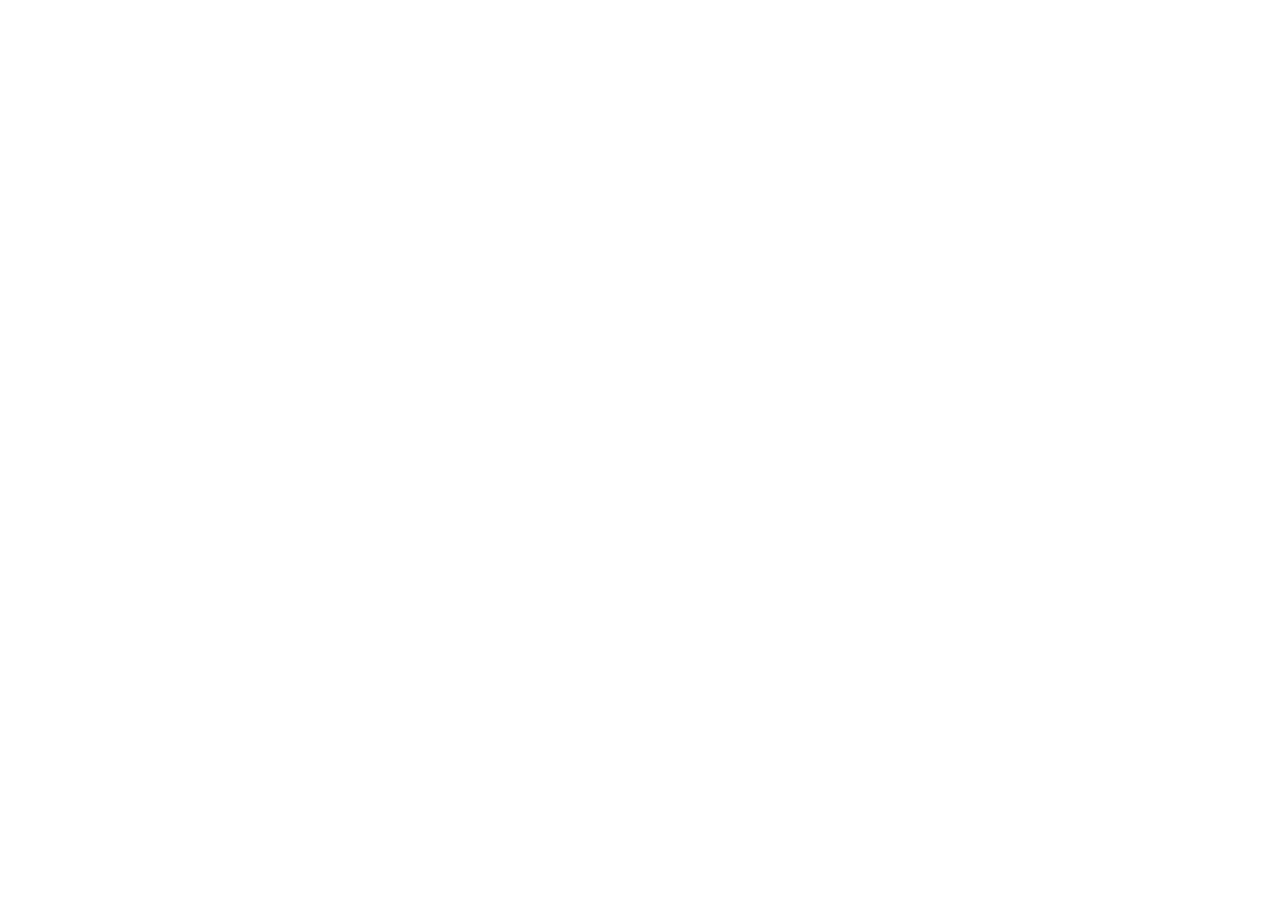
==== akm.html @ b7de1a60 "Add files via upload" ====
<!DOCTYPE html>
<html lang="id">
<head>
<meta charset="utf-8">
<meta name="viewport" content="width=device-width, initial-scale=1, viewport-fit=cover">
<title>Literasi & Numerasi · Buku BK Kelas 7</title>
<link rel="preconnect" href="https://fonts.googleapis.com">
<link rel="stylesheet" href="https://fonts.googleapis.com/css2?family=Poppins:wght@600;700;800&family=Nunito:wght@400;600;700&display=swap">
<link rel="stylesheet" href="assets/style.css">
</head>
<body>
<main>
<p class="cfgwarn warn" hidden>Halaman ini belum terhubung ke spreadsheet guru BK (config.js belum diisi).</p>

<header style="margin-bottom:8px">
  <p class="eyebrow" id="mbab"></p>
  <h1 id="mtitle"></h1>
</header>

<section id="identitas" hidden>
  <form class="form" id="fIdent" novalidate>
    <h2>Kenalan dulu, yuk!</h2>
    <label for="fNama">Nama lengkap<input id="fNama" autocomplete="name" required></label>
    <label for="fKelas">Kelas <span class="hint">Contoh: 7A</span><input id="fKelas" required maxlength="6"></label>
    <label for="fAbsen">Nomor absen <span class="hint">Boleh dikosongkan</span><input id="fAbsen" inputmode="numeric" maxlength="3"></label>
    <p class="privacy">🔒 Jawaban refleksi dan skor kuismu akan dikirim ke <b>guru BK SMP Labschool Ciracas</b> dan hanya dibaca oleh guru BK. Tulis dengan jujur. Kamu boleh melewati kartu yang terasa berat.</p>
    <p id="fErr" class="hint" style="color:var(--bad);font-weight:700"></p>
    <button class="btn" type="submit">Mulai</button>
  </form>
</section>

<section id="menu" hidden>
  <div class="top"><a class="btn o" href="index.html" style="text-decoration:none">← Semua bab</a></div>
  <div class="who"><span>Bermain sebagai <b class="whoName"></b></span><button class="linkbtn ganti" type="button">Bukan kamu?</button></div>
  <div class="modes">
    <button class="mode" id="goRef" type="button"><b>💭 Kartu Refleksi</b><span id="refInfo"></span></button>
    <button class="mode k" id="goKuis" type="button"><b>🏆 Tantangan Kuis</b><span>Menjodohkan, Benar–Salah, dan Pilih Semua yang Benar. Skor maksimal 12.</span></button>
  </div>
  <p class="note">Jawaban refleksi dikirim ke guru BK setelah kamu menyelesaikan semua kartu. Skor kuis dikirim setelah kamu menekan "Periksa jawaban".</p>
</section>

<section id="play" hidden>
  <div class="top"><button class="btn o" id="back" type="button">← Kembali</button><span id="prog"></span></div>
  <div class="bar"><i id="fill"></i></div>
  <div class="card">
    <span class="tag" id="tag"></span>
    <p class="q" id="q"></p>
    <label for="ans" class="hint" style="display:block;margin-top:8px">Jawabanmu</label>
    <textarea id="ans" placeholder="Tulis jawabanmu di sini..."></textarea>
  </div>
  <div class="row">
    <button class="btn" id="done" type="button">✓ Sudah kurefleksikan</button>
    <button class="btn o" id="skip" type="button">Lewati</button>
  </div>
</section>

<section id="end" hidden>
  <div class="card" style="text-align:center">
    <p class="big" id="emo">🌟</p>
    <p class="q" id="endt"></p>
    <p id="endp" style="color:var(--mut)"></p>
    <div id="refStatus"></div>
  </div>
  <div class="row"><button class="btn" id="again" type="button">Main lagi</button><button class="btn o" id="home2" type="button">Kembali ke menu bab</button></div>
</section>

<section id="kuis" hidden>
  <div class="top"><button class="btn o" id="kback" type="button">← Kembali</button><span class="whoName"></span></div>
  <h2>🏆 Tantangan Kuis</h2>
  <div id="kbody"></div>
  <div class="score">
    <span id="kscore">Jawab semua soal, lalu periksa.</span>
    <div class="row"><button class="btn o" id="kreset" type="button">Ulangi</button><button class="btn" id="kcheck" type="button">Periksa jawaban</button></div>
    <div id="kStatus" style="flex-basis:100%"></div>
  </div>
</section>
</main>
<script src="config.js"></script>
<script src="assets/data.js"></script>
<script>window.BAB = "akm";</script>
<script src="assets/app.js"></script>
</body>
</html>
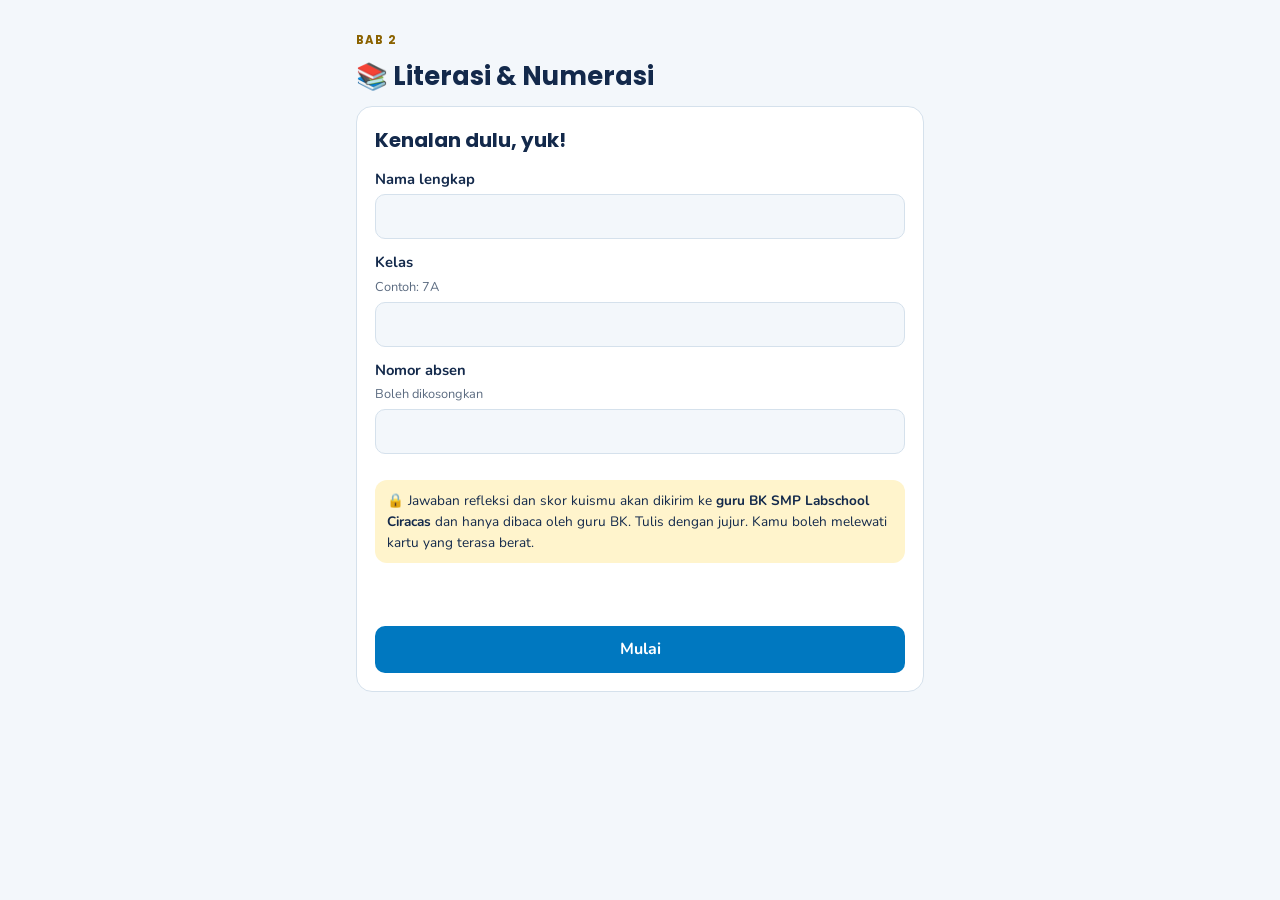
==== commit b3d0ef81: "Perbaiki path file dan isi URL Apps Script Halaman HTML memuat style.css, data.js, dan app.js dari f" ====
--- a/akm.html
+++ b/akm.html
@@ -6,7 +6,7 @@
 <title>Literasi & Numerasi · Buku BK Kelas 7</title>
 <link rel="preconnect" href="https://fonts.googleapis.com">
 <link rel="stylesheet" href="https://fonts.googleapis.com/css2?family=Poppins:wght@600;700;800&family=Nunito:wght@400;600;700&display=swap">
-<link rel="stylesheet" href="assets/style.css">
+<link rel="stylesheet" href="style.css">
 </head>
 <body>
 <main>
@@ -76,8 +76,8 @@
 </section>
 </main>
 <script src="config.js"></script>
-<script src="assets/data.js"></script>
+<script src="data.js"></script>
 <script>window.BAB = "akm";</script>
-<script src="assets/app.js"></script>
+<script src="app.js"></script>
 </body>
 </html>
--- a/style.css
+++ b/style.css
@@ -0,0 +1,87 @@
+/* Layout: satu kolom sempit seperti buku saku; tiap bab punya dua pintu: kartu refleksi dan tantangan kuis */
+:root{
+  --bg:#f3f7fb;--card:#ffffff;--ink:#13294b;--mut:#5b6b80;--line:#d5e1ec;
+  --acc:#0078c0;--accs:#e3f0fa;--gold:#f9c21a;--golds:#fff4cc;--goldd:#8a6200;
+  --ok:#1d8a5b;--oks:#e2f5ec;--bad:#c2410c;--bads:#fdeadf;
+  --display:"Poppins",system-ui,sans-serif;--body:"Nunito",system-ui,-apple-system,"Segoe UI",sans-serif;
+}
+@media (prefers-color-scheme:dark){:root:not([data-theme="light"]){
+  --bg:#0f1824;--card:#182434;--ink:#e8eef6;--mut:#9fb0c4;--line:#2b3b50;
+  --acc:#5cb4ef;--accs:#173554;--gold:#f9c21a;--golds:#3a3010;--goldd:#f5d368;
+  --ok:#4fd29a;--oks:#123a2a;--bad:#ff9a6b;--bads:#40220f;color-scheme:dark}}
+:root[data-theme="dark"]{
+  --bg:#0f1824;--card:#182434;--ink:#e8eef6;--mut:#9fb0c4;--line:#2b3b50;
+  --acc:#5cb4ef;--accs:#173554;--gold:#f9c21a;--golds:#3a3010;--goldd:#f5d368;
+  --ok:#4fd29a;--oks:#123a2a;--bad:#ff9a6b;--bads:#40220f;color-scheme:dark}
+*{box-sizing:border-box}
+body{margin:0;background:var(--bg);color:var(--ink);font-family:var(--body);font-size:16px;line-height:1.55}
+main{max-width:600px;margin:0 auto;padding-block:20px 48px;padding-left:max(16px,env(safe-area-inset-left,0px));padding-right:max(16px,env(safe-area-inset-right,0px))}
+h1,h2,h3{font-family:var(--display);text-wrap:balance;margin:0}
+h1{font-size:1.6rem;line-height:1.2}
+h2{font-size:1.25rem}
+h3{font-size:1.02rem;color:var(--acc);display:flex;gap:8px;align-items:center}
+.sub{color:var(--mut);margin:6px 0 18px}
+.eyebrow{font-family:var(--display);font-size:.72rem;letter-spacing:.12em;text-transform:uppercase;color:var(--goldd);font-weight:700}
+button{font:inherit;cursor:pointer;color:inherit}
+button:focus-visible,select:focus-visible,input:focus-visible,textarea:focus-visible{outline:3px solid var(--gold);outline-offset:2px}
+.grid{display:grid;grid-template-columns:repeat(auto-fill,minmax(160px,1fr));gap:10px}
+.cat{background:var(--card);border:1px solid var(--line);border-radius:14px;padding:14px 12px;text-align:left;display:grid;gap:2px}
+.cat b{font-family:var(--display);font-size:1rem}
+.cat span{font-size:.82rem;color:var(--mut)}
+.cat small{font-size:.72rem;color:var(--acc);font-weight:700}
+.cat:active{transform:scale(.98)}
+.modes{display:grid;gap:12px;margin-top:16px}
+.mode{background:var(--card);border:1px solid var(--line);border-radius:16px;padding:18px;text-align:left;display:grid;gap:4px}
+.mode.k{border-color:var(--gold);background:var(--golds)}
+.mode b{font-family:var(--display);font-size:1.08rem}
+.mode span{color:var(--mut);font-size:.9rem}
+.card{background:var(--card);border:1px solid var(--line);border-radius:18px;padding:22px 18px;margin:14px 0;min-height:190px}
+.tag{display:inline-block;font-size:.75rem;background:var(--accs);color:var(--acc);padding:3px 10px;border-radius:99px;margin-bottom:12px;font-weight:700}
+.q{font-family:var(--display);font-size:1.08rem;font-weight:600;margin:0 0 6px}
+textarea{width:100%;min-height:90px;margin-top:12px;border:1px solid var(--line);border-radius:10px;padding:10px;font:inherit;background:var(--bg);color:var(--ink);resize:vertical}
+.row{display:flex;gap:10px;flex-wrap:wrap;align-items:center}
+.btn{background:var(--acc);color:var(--card);border:0;border-radius:10px;padding:11px 18px;font-weight:700}
+.btn.o{background:transparent;color:var(--acc);border:1px solid var(--acc)}
+.bar{height:8px;background:var(--line);border-radius:9px;overflow:hidden;margin:6px 0 4px}
+.bar i{display:block;height:100%;background:var(--acc);width:0;transition:width .3s}
+.top{display:flex;justify-content:space-between;align-items:center;gap:10px;font-size:.85rem;color:var(--mut);margin-bottom:6px}
+.note{font-size:.82rem;color:var(--mut);margin-top:18px}
+.big{font-size:2.4rem;margin:0}
+/* kuis */
+.game{background:var(--card);border:1px solid var(--line);border-radius:16px;padding:16px;margin:14px 0;display:grid;gap:10px}
+.howto{font-size:.85rem;color:var(--mut);margin:-4px 0 2px}
+.pair{display:grid;grid-template-columns:minmax(0,1fr) 84px;gap:8px;align-items:center;padding:6px 8px;border-radius:10px;background:var(--accs)}
+.pair b{font-weight:700}
+select{font:inherit;padding:6px 8px;border-radius:8px;border:1px solid var(--line);background:var(--card);color:var(--ink);width:100%}
+.opts{display:grid;gap:6px;padding:10px;border-radius:10px;background:var(--golds)}
+.opts div{font-size:.92rem}.opts b{color:var(--goldd)}
+.bs{display:grid;grid-template-columns:minmax(0,1fr) auto;gap:8px;align-items:center;padding:8px 0;border-top:1px solid var(--line)}
+.bs:first-of-type{border-top:0}
+.seg{display:flex;gap:4px}
+.seg button{border:1px solid var(--line);background:var(--bg);border-radius:8px;padding:6px 12px;font-weight:700;min-width:42px}
+.seg button[aria-pressed="true"]{background:var(--acc);border-color:var(--acc);color:var(--card)}
+.mc{display:grid;gap:6px}
+.mc p{margin:0;font-weight:700}
+.mc label{display:flex;gap:8px;align-items:flex-start;padding:6px 8px;border-radius:8px;border:1px solid var(--line)}
+.mc input{margin-top:4px;width:18px;height:18px;accent-color:var(--acc)}
+.fb{font-size:.85rem;font-weight:700;border-radius:8px;padding:6px 10px}
+.fb.ok{background:var(--oks);color:var(--ok)}.fb.no{background:var(--bads);color:var(--bad)}
+.good{outline:2px solid var(--ok)}.wrong{outline:2px solid var(--bad)}
+.score{position:sticky;bottom:calc(10px + env(safe-area-inset-bottom,0px));background:var(--card);border:1px solid var(--line);border-radius:14px;padding:12px;display:flex;justify-content:space-between;align-items:center;gap:10px;flex-wrap:wrap;box-shadow:0 6px 20px rgba(0,0,0,.08)}
+.score strong{font-family:var(--display);font-size:1.15rem}
+@media (prefers-reduced-motion:reduce){*{transition:none!important}}
+/* identitas, status kirim, beranda */
+.form{display:grid;gap:12px;background:var(--card);border:1px solid var(--line);border-radius:16px;padding:18px;margin-top:14px}
+.form label{display:grid;gap:4px;font-weight:700;font-size:.92rem}
+.form input{font:inherit;padding:10px 12px;border-radius:10px;border:1px solid var(--line);background:var(--bg);color:var(--ink)}
+.form .hint{font-weight:400;color:var(--mut);font-size:.8rem}
+.privacy{font-size:.85rem;background:var(--golds);border-radius:12px;padding:10px 12px;color:var(--ink)}
+.who{display:flex;justify-content:space-between;align-items:center;gap:8px;font-size:.85rem;color:var(--mut);background:var(--card);border:1px solid var(--line);border-radius:12px;padding:8px 12px;margin:10px 0}
+.who b{color:var(--ink)}
+.linkbtn{background:none;border:0;color:var(--acc);font-weight:700;padding:0;text-decoration:underline}
+.status{font-size:.88rem;font-weight:700;border-radius:10px;padding:8px 12px;margin-top:10px}
+.status.wait{background:var(--accs);color:var(--acc)}
+.status.ok{background:var(--oks);color:var(--ok)}
+.status.no{background:var(--bads);color:var(--bad)}
+a.cat{color:var(--ink);text-decoration:none}
+.warn{background:var(--bads);color:var(--bad);border-radius:10px;padding:8px 12px;font-size:.85rem;font-weight:700;margin-bottom:10px}
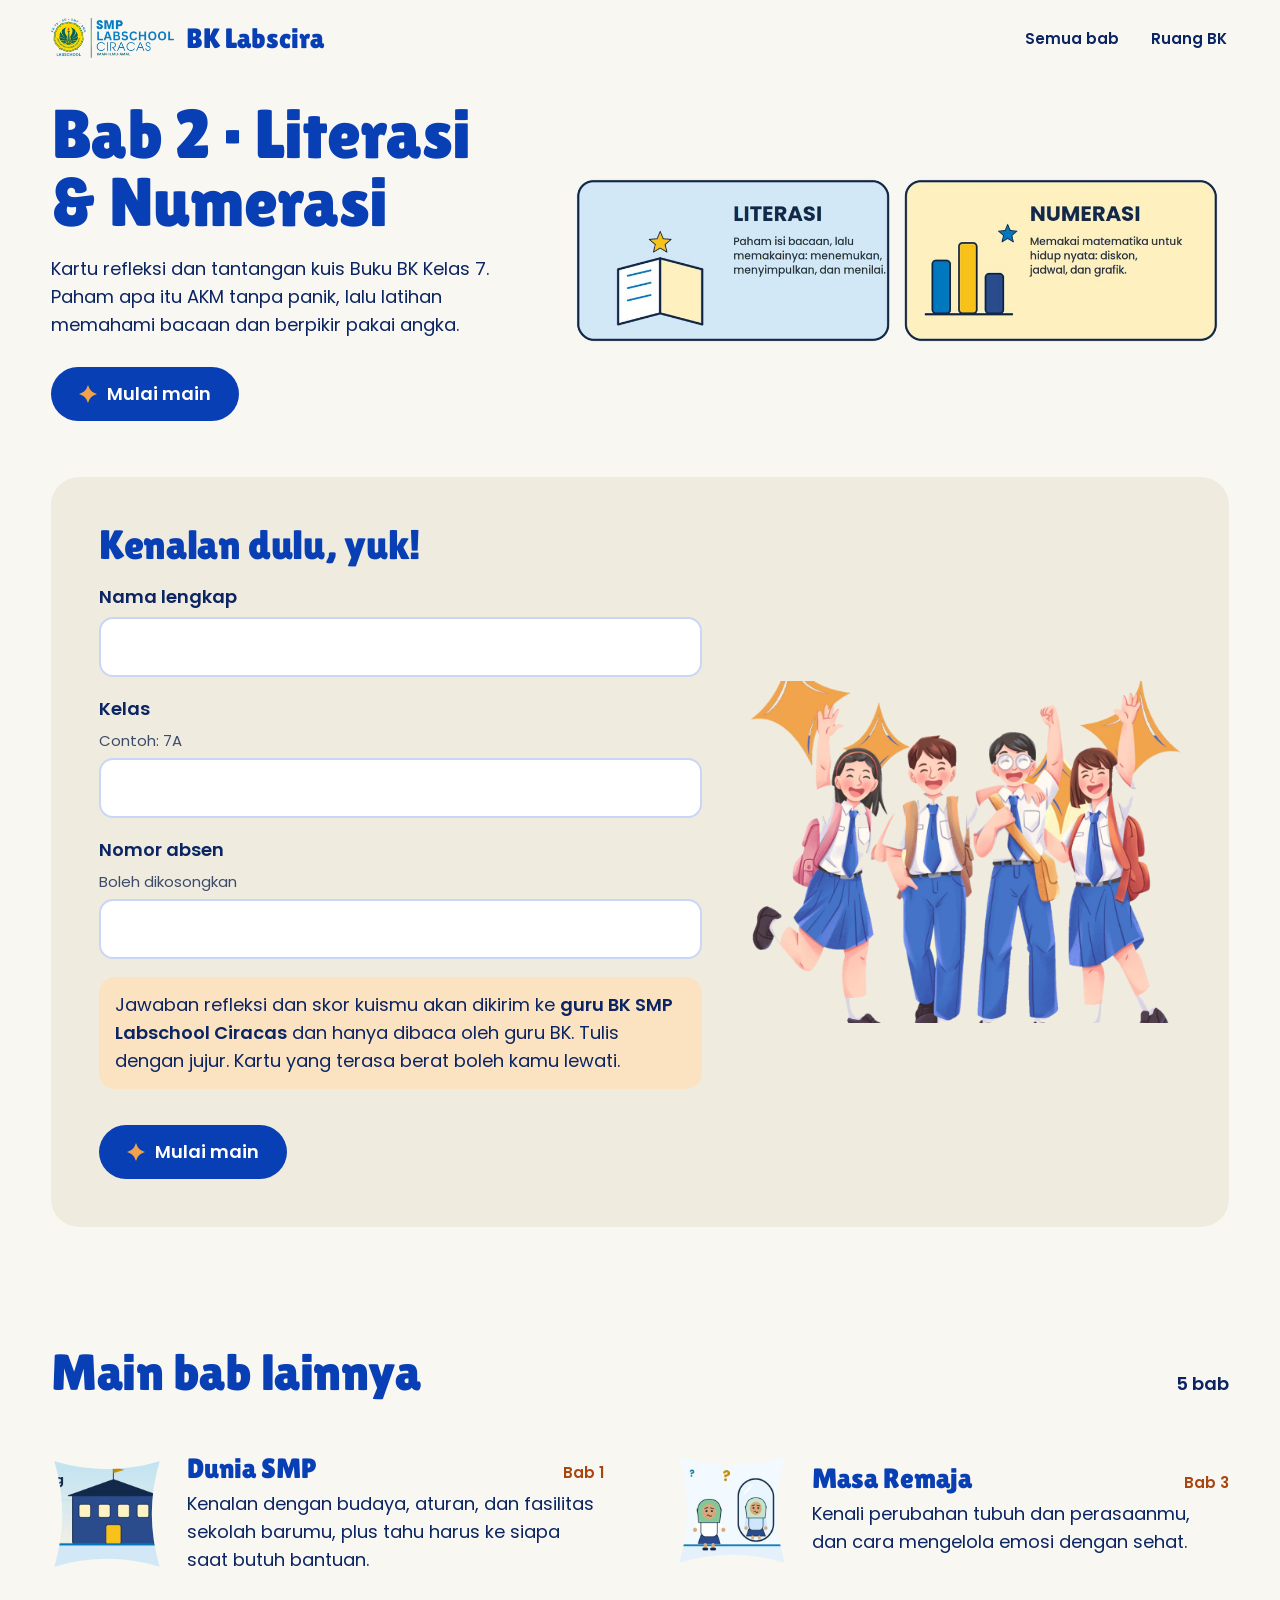
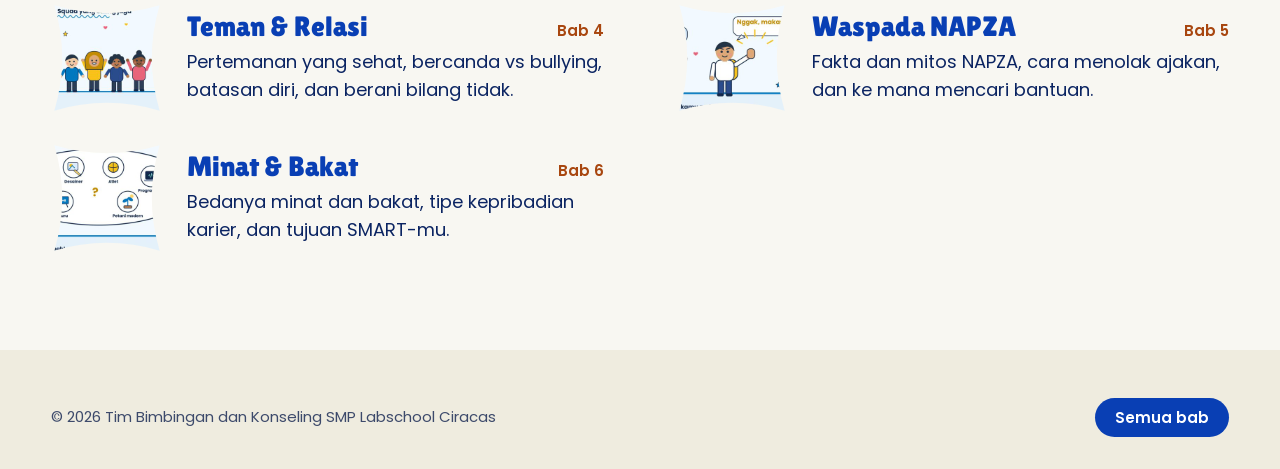
==== commit 5c1af1fc: "Desain baru mengikuti gaya cover buku Beranda dan halaman bab memakai palet, huruf (Lilita One, Popp" ====
--- a/akm.html
+++ b/akm.html
@@ -3,81 +3,103 @@
 <head>
 <meta charset="utf-8">
 <meta name="viewport" content="width=device-width, initial-scale=1, viewport-fit=cover">
-<title>Literasi & Numerasi · Buku BK Kelas 7</title>
-<link rel="preconnect" href="https://fonts.googleapis.com">
-<link rel="stylesheet" href="https://fonts.googleapis.com/css2?family=Poppins:wght@600;700;800&family=Nunito:wght@400;600;700&display=swap">
+<title>Bab 2 · Literasi &amp; Numerasi · Kartu Refleksi &amp; Kuis BK</title>
+<link rel="preload" href="fonts/lilita-one-latin-400-normal.woff2" as="font" type="font/woff2" crossorigin>
 <link rel="stylesheet" href="style.css">
+<script>document.documentElement.classList.add("js")</script>
 </head>
 <body>
-<main>
+<header class="wrap nav">
+  <a class="merek" href="./"><img src="img/logo.png" alt="SMP Labschool Ciracas" width="123" height="40">BK Labscira</a>
+  <nav aria-label="Menu utama"><ul><li><a href="./#bab">Semua bab</a></li><li><a href="./#ruang-bk">Ruang BK</a></li></ul></nav>
+</header>
+<main class="wrap">
+<section class="babhero">
+  <div>
+    <h1 id="mtitle">Bab 2 · Literasi &amp; Numerasi</h1>
+    <p>Kartu refleksi dan tantangan kuis Buku BK Kelas 7. Paham apa itu AKM tanpa panik, lalu latihan memahami bacaan dan berpikir pakai angka.</p>
+    <div class="aksi"><a class="btn" href="#main-di-sini"><span class="bintang" aria-hidden="true"></span>Mulai main</a></div>
+  </div>
+  <figure><img src="img/akm.jpg" alt="Ilustrasi kartu literasi dan numerasi" width="1200" height="336"></figure>
+</section>
+
+<div class="panggung" id="main-di-sini">
 <p class="cfgwarn warn" hidden>Halaman ini belum terhubung ke spreadsheet guru BK (config.js belum diisi).</p>
 
-<header style="margin-bottom:8px">
-  <p class="eyebrow" id="mbab"></p>
-  <h1 id="mtitle"></h1>
-</header>
-
-<section id="identitas" hidden>
-  <form class="form" id="fIdent" novalidate>
-    <h2>Kenalan dulu, yuk!</h2>
+<section id="identitas" hidden aria-labelledby="judul-kenal">
+  <div class="kenal"><form class="form" id="fIdent" novalidate>
+    <h2 id="judul-kenal">Kenalan dulu, yuk!</h2>
     <label for="fNama">Nama lengkap<input id="fNama" autocomplete="name" required></label>
-    <label for="fKelas">Kelas <span class="hint">Contoh: 7A</span><input id="fKelas" required maxlength="6"></label>
+    <label for="fKelas">Kelas <span class="hint">Contoh: 7A</span><input id="fKelas" required maxlength="6" autocapitalize="characters"></label>
     <label for="fAbsen">Nomor absen <span class="hint">Boleh dikosongkan</span><input id="fAbsen" inputmode="numeric" maxlength="3"></label>
-    <p class="privacy">🔒 Jawaban refleksi dan skor kuismu akan dikirim ke <b>guru BK SMP Labschool Ciracas</b> dan hanya dibaca oleh guru BK. Tulis dengan jujur. Kamu boleh melewati kartu yang terasa berat.</p>
-    <p id="fErr" class="hint" style="color:var(--bad);font-weight:700"></p>
-    <button class="btn" type="submit">Mulai</button>
-  </form>
+    <p class="privacy">Jawaban refleksi dan skor kuismu akan dikirim ke <b>guru BK SMP Labschool Ciracas</b> dan hanya dibaca oleh guru BK. Tulis dengan jujur. Kartu yang terasa berat boleh kamu lewati.</p>
+    <p id="fErr" role="alert"></p>
+    <div><button class="btn" type="submit"><span class="bintang" aria-hidden="true"></span>Mulai main</button></div>
+  </form><img src="img/siswa.webp" alt="Empat siswa SMP Labschool Ciracas berseragam putih biru" width="1100" height="872" loading="lazy"></div>
 </section>
 
-<section id="menu" hidden>
-  <div class="top"><a class="btn o" href="index.html" style="text-decoration:none">← Semua bab</a></div>
-  <div class="who"><span>Bermain sebagai <b class="whoName"></b></span><button class="linkbtn ganti" type="button">Bukan kamu?</button></div>
+<section id="menu" hidden aria-labelledby="judul-menu">
+  <div class="who"><span>Bermain sebagai <b class="whoName"></b></span><button class="linkbtn ganti" type="button">Bukan kamu? Ganti nama</button></div>
+  <h2 id="judul-menu" style="margin-bottom:24px">Mau main apa?</h2>
   <div class="modes">
-    <button class="mode" id="goRef" type="button"><b>💭 Kartu Refleksi</b><span id="refInfo"></span></button>
-    <button class="mode k" id="goKuis" type="button"><b>🏆 Tantangan Kuis</b><span>Menjodohkan, Benar–Salah, dan Pilih Semua yang Benar. Skor maksimal 12.</span></button>
+    <button class="mode" id="goRef" type="button"><img src="img/remaja.jpg" alt="" loading="lazy"><b>Kartu Refleksi</b><span id="refInfo"></span></button>
+    <button class="mode k" id="goKuis" type="button"><img src="img/akm.jpg" alt="" loading="lazy"><b>Tantangan Kuis</b><span>Menjodohkan, Benar–Salah, dan Pilih Semua yang Benar. Skor maksimal 12.</span></button>
   </div>
-  <p class="note">Jawaban refleksi dikirim ke guru BK setelah kamu menyelesaikan semua kartu. Skor kuis dikirim setelah kamu menekan "Periksa jawaban".</p>
+  <p class="note">Jawaban refleksi dikirim ke guru BK setelah kamu menyelesaikan semua kartu. Skor kuis dikirim setelah kamu menekan Periksa jawaban.</p>
 </section>
 
-<section id="play" hidden>
-  <div class="top"><button class="btn o" id="back" type="button">← Kembali</button><span id="prog"></span></div>
+<section id="play" hidden aria-label="Kartu refleksi">
+  <div class="top"><button class="btn lite" id="back" type="button">Kembali</button><span id="prog"></span></div>
   <div class="bar"><i id="fill"></i></div>
   <div class="card">
     <span class="tag" id="tag"></span>
     <p class="q" id="q"></p>
-    <label for="ans" class="hint" style="display:block;margin-top:8px">Jawabanmu</label>
+    <label for="ans" class="hintlbl">Jawabanmu</label>
     <textarea id="ans" placeholder="Tulis jawabanmu di sini..."></textarea>
   </div>
   <div class="row">
-    <button class="btn" id="done" type="button">✓ Sudah kurefleksikan</button>
-    <button class="btn o" id="skip" type="button">Lewati</button>
+    <button class="btn" id="done" type="button"><span class="bintang" aria-hidden="true"></span>Sudah kurefleksikan</button>
+    <button class="btn lite" id="skip" type="button">Lewati kartu ini</button>
   </div>
 </section>
 
-<section id="end" hidden>
+<section id="end" hidden aria-labelledby="endt">
   <div class="card" style="text-align:center">
-    <p class="big" id="emo">🌟</p>
-    <p class="q" id="endt"></p>
-    <p id="endp" style="color:var(--mut)"></p>
+    <div class="big" id="emo" aria-hidden="true"></div>
+    <h2 class="q" id="endt" style="margin:0 auto"></h2>
+    <p id="endp" style="margin-top:12px"></p>
     <div id="refStatus"></div>
   </div>
-  <div class="row"><button class="btn" id="again" type="button">Main lagi</button><button class="btn o" id="home2" type="button">Kembali ke menu bab</button></div>
+  <div class="row"><button class="btn" id="again" type="button">Main lagi</button><button class="btn lite" id="home2" type="button">Kembali ke menu bab</button></div>
 </section>
 
-<section id="kuis" hidden>
-  <div class="top"><button class="btn o" id="kback" type="button">← Kembali</button><span class="whoName"></span></div>
-  <h2>🏆 Tantangan Kuis</h2>
+<section id="kuis" hidden aria-labelledby="judul-kuis">
+  <div class="top"><button class="btn lite" id="kback" type="button">Kembali</button><span class="whoName"></span></div>
+  <h2 id="judul-kuis" style="margin-bottom:20px">Tantangan Kuis</h2>
   <div id="kbody"></div>
   <div class="score">
     <span id="kscore">Jawab semua soal, lalu periksa.</span>
-    <div class="row"><button class="btn o" id="kreset" type="button">Ulangi</button><button class="btn" id="kcheck" type="button">Periksa jawaban</button></div>
-    <div id="kStatus" style="flex-basis:100%"></div>
+    <div class="row"><button class="btn lite" id="kreset" type="button">Ulangi</button><button class="btn" id="kcheck" type="button">Periksa jawaban</button></div>
+    <div id="kStatus"></div>
   </div>
 </section>
+</div>
+<section class="bab lain" aria-labelledby="judul-lain">
+  <div class="kepala"><h2 id="judul-lain" class="muncul">Main bab lainnya</h2><span class="muncul">5 bab</span></div>
+  <ul>
+      <li class="muncul"><a href="dunia.html"><img src="img/dunia-kotak.jpg" alt="" width="112" height="112" loading="lazy"><div><div class="baris"><b>Dunia SMP</b><small>Bab 1</small></div><p class="desk">Kenalan dengan budaya, aturan, dan fasilitas sekolah barumu, plus tahu harus ke siapa saat butuh bantuan.</p></div></a></li>
+      <li class="muncul"><a href="remaja.html"><img src="img/remaja-kotak.jpg" alt="" width="112" height="112" loading="lazy"><div><div class="baris"><b>Masa Remaja</b><small>Bab 3</small></div><p class="desk">Kenali perubahan tubuh dan perasaanmu, dan cara mengelola emosi dengan sehat.</p></div></a></li>
+      <li class="muncul"><a href="teman.html"><img src="img/teman-kotak.jpg" alt="" width="112" height="112" loading="lazy"><div><div class="baris"><b>Teman &amp; Relasi</b><small>Bab 4</small></div><p class="desk">Pertemanan yang sehat, bercanda vs bullying, batasan diri, dan berani bilang tidak.</p></div></a></li>
+      <li class="muncul"><a href="napza.html"><img src="img/napza-kotak.jpg" alt="" width="112" height="112" loading="lazy"><div><div class="baris"><b>Waspada NAPZA</b><small>Bab 5</small></div><p class="desk">Fakta dan mitos NAPZA, cara menolak ajakan, dan ke mana mencari bantuan.</p></div></a></li>
+      <li class="muncul"><a href="minat.html"><img src="img/minat-kotak.jpg" alt="" width="112" height="112" loading="lazy"><div><div class="baris"><b>Minat &amp; Bakat</b><small>Bab 6</small></div><p class="desk">Bedanya minat dan bakat, tipe kepribadian karier, dan tujuan SMART-mu.</p></div></a></li>
+  </ul>
+</section>
 </main>
+<footer class="kaki" style="margin-top:0"><div class="wrap akhir" style="margin-top:0"><span>© 2026 Tim Bimbingan dan Konseling SMP Labschool Ciracas</span><a class="btn" href="./">Semua bab</a></div></footer>
 <script src="config.js"></script>
 <script src="data.js"></script>
 <script>window.BAB = "akm";</script>
 <script src="app.js"></script>
+<script src="halaman.js"></script>
 </body>
 </html>
--- a/style.css
+++ b/style.css
@@ -1,87 +1,296 @@
-/* Layout: satu kolom sempit seperti buku saku; tiap bab punya dua pintu: kartu refleksi dan tantangan kuis */
+/* Buku BK Kelas 7 · SMP Labschool Ciracas
+   Satu motif: bintang empat sudut berwarna emas dari halaman cover buku.
+   Bintang muncul besar di beranda, menjadi bingkai gambar tiap bab, poin di kuis, dan blok di footer.
+   Palet dan huruf diambil dari cover: latar krem, biru seragam, emas bintang, jingga "GRADE 7". */
+@font-face{font-family:"Lilita One";src:url(fonts/lilita-one-latin-400-normal.woff2) format("woff2");font-weight:400;font-display:swap}
+@font-face{font-family:"Poppins";src:url(fonts/poppins-latin-400-normal.woff2) format("woff2");font-weight:400;font-display:swap}
+@font-face{font-family:"Poppins";src:url(fonts/poppins-latin-600-normal.woff2) format("woff2");font-weight:600;font-display:swap}
 :root{
-  --bg:#f3f7fb;--card:#ffffff;--ink:#13294b;--mut:#5b6b80;--line:#d5e1ec;
-  --acc:#0078c0;--accs:#e3f0fa;--gold:#f9c21a;--golds:#fff4cc;--goldd:#8a6200;
-  --ok:#1d8a5b;--oks:#e2f5ec;--bad:#c2410c;--bads:#fdeadf;
-  --display:"Poppins",system-ui,sans-serif;--body:"Nunito",system-ui,-apple-system,"Segoe UI",sans-serif;
+  --ground:#F8F7F2;      /* latar cover */
+  --ground-2:#EFECDF;    /* satu langkah lebih gelap untuk bidang */
+  --ink:#0B2462;         /* teks utama, biru tua */
+  --ink-soft:#3D4A6B;    /* catatan kecil */
+  --blue:#093FB4;        /* judul cover, tombol */
+  --blue-2:#2F62D0;
+  --blue-3:#7F9FE6;
+  --blue-4:#C9D6F5;
+  --gold:#F1A34C;        /* bintang cover: aksen dan motif */
+  --gold-soft:#FBE3C2;
+  --orange:#E16929;      /* "GRADE 7" */
+  --khaki:#C4BD8F;       /* pita kontak di cover */
+  --ok:#167A4C; --ok-soft:#DDF2E6;
+  --bad:#B4410F; --bad-soft:#FBE4D6;
+  --display:"Lilita One","Arial Rounded MT Bold","Trebuchet MS",sans-serif;
+  --text:"Poppins",system-ui,-apple-system,"Segoe UI",sans-serif;
+  --t1:clamp(52px,6.4vw,100px);
+  --t2:clamp(34px,4vw,60px);
+  --t3:28px;
+  --t4:18px;
+  --t5:15px;
+  --margin:max(20px,4vw);
+  --r:28px;
+  --star:url("data:image/svg+xml,%3Csvg xmlns='http://www.w3.org/2000/svg' viewBox='0 0 100 100'%3E%3Cpath d='M50 0C61 30 70 39 100 50C70 61 61 70 50 100C39 70 30 61 0 50C30 39 39 30 50 0Z'/%3E%3C/svg%3E");
+  /* bintang yang sama, diputar 45° dan dibuat gemuk supaya gambar di dalamnya terlihat */
+  --pillow:url("data:image/svg+xml,%3Csvg xmlns='http://www.w3.org/2000/svg' viewBox='0 0 100 100'%3E%3Cpath d='M3 3Q50 17 97 3Q83 50 97 97Q50 83 3 97Q17 50 3 3Z'/%3E%3C/svg%3E");
+  --ease:cubic-bezier(.2,.7,.2,1);
+  color-scheme:light;
 }
-@media (prefers-color-scheme:dark){:root:not([data-theme="light"]){
-  --bg:#0f1824;--card:#182434;--ink:#e8eef6;--mut:#9fb0c4;--line:#2b3b50;
-  --acc:#5cb4ef;--accs:#173554;--gold:#f9c21a;--golds:#3a3010;--goldd:#f5d368;
-  --ok:#4fd29a;--oks:#123a2a;--bad:#ff9a6b;--bads:#40220f;color-scheme:dark}}
-:root[data-theme="dark"]{
-  --bg:#0f1824;--card:#182434;--ink:#e8eef6;--mut:#9fb0c4;--line:#2b3b50;
-  --acc:#5cb4ef;--accs:#173554;--gold:#f9c21a;--golds:#3a3010;--goldd:#f5d368;
-  --ok:#4fd29a;--oks:#123a2a;--bad:#ff9a6b;--bads:#40220f;color-scheme:dark}
 *{box-sizing:border-box}
-body{margin:0;background:var(--bg);color:var(--ink);font-family:var(--body);font-size:16px;line-height:1.55}
-main{max-width:600px;margin:0 auto;padding-block:20px 48px;padding-left:max(16px,env(safe-area-inset-left,0px));padding-right:max(16px,env(safe-area-inset-right,0px))}
-h1,h2,h3{font-family:var(--display);text-wrap:balance;margin:0}
-h1{font-size:1.6rem;line-height:1.2}
-h2{font-size:1.25rem}
-h3{font-size:1.02rem;color:var(--acc);display:flex;gap:8px;align-items:center}
-.sub{color:var(--mut);margin:6px 0 18px}
-.eyebrow{font-family:var(--display);font-size:.72rem;letter-spacing:.12em;text-transform:uppercase;color:var(--goldd);font-weight:700}
-button{font:inherit;cursor:pointer;color:inherit}
-button:focus-visible,select:focus-visible,input:focus-visible,textarea:focus-visible{outline:3px solid var(--gold);outline-offset:2px}
-.grid{display:grid;grid-template-columns:repeat(auto-fill,minmax(160px,1fr));gap:10px}
-.cat{background:var(--card);border:1px solid var(--line);border-radius:14px;padding:14px 12px;text-align:left;display:grid;gap:2px}
-.cat b{font-family:var(--display);font-size:1rem}
-.cat span{font-size:.82rem;color:var(--mut)}
-.cat small{font-size:.72rem;color:var(--acc);font-weight:700}
-.cat:active{transform:scale(.98)}
-.modes{display:grid;gap:12px;margin-top:16px}
-.mode{background:var(--card);border:1px solid var(--line);border-radius:16px;padding:18px;text-align:left;display:grid;gap:4px}
-.mode.k{border-color:var(--gold);background:var(--golds)}
-.mode b{font-family:var(--display);font-size:1.08rem}
-.mode span{color:var(--mut);font-size:.9rem}
-.card{background:var(--card);border:1px solid var(--line);border-radius:18px;padding:22px 18px;margin:14px 0;min-height:190px}
-.tag{display:inline-block;font-size:.75rem;background:var(--accs);color:var(--acc);padding:3px 10px;border-radius:99px;margin-bottom:12px;font-weight:700}
-.q{font-family:var(--display);font-size:1.08rem;font-weight:600;margin:0 0 6px}
-textarea{width:100%;min-height:90px;margin-top:12px;border:1px solid var(--line);border-radius:10px;padding:10px;font:inherit;background:var(--bg);color:var(--ink);resize:vertical}
-.row{display:flex;gap:10px;flex-wrap:wrap;align-items:center}
-.btn{background:var(--acc);color:var(--card);border:0;border-radius:10px;padding:11px 18px;font-weight:700}
-.btn.o{background:transparent;color:var(--acc);border:1px solid var(--acc)}
-.bar{height:8px;background:var(--line);border-radius:9px;overflow:hidden;margin:6px 0 4px}
-.bar i{display:block;height:100%;background:var(--acc);width:0;transition:width .3s}
-.top{display:flex;justify-content:space-between;align-items:center;gap:10px;font-size:.85rem;color:var(--mut);margin-bottom:6px}
-.note{font-size:.82rem;color:var(--mut);margin-top:18px}
-.big{font-size:2.4rem;margin:0}
-/* kuis */
-.game{background:var(--card);border:1px solid var(--line);border-radius:16px;padding:16px;margin:14px 0;display:grid;gap:10px}
-.howto{font-size:.85rem;color:var(--mut);margin:-4px 0 2px}
-.pair{display:grid;grid-template-columns:minmax(0,1fr) 84px;gap:8px;align-items:center;padding:6px 8px;border-radius:10px;background:var(--accs)}
-.pair b{font-weight:700}
-select{font:inherit;padding:6px 8px;border-radius:8px;border:1px solid var(--line);background:var(--card);color:var(--ink);width:100%}
-.opts{display:grid;gap:6px;padding:10px;border-radius:10px;background:var(--golds)}
-.opts div{font-size:.92rem}.opts b{color:var(--goldd)}
-.bs{display:grid;grid-template-columns:minmax(0,1fr) auto;gap:8px;align-items:center;padding:8px 0;border-top:1px solid var(--line)}
-.bs:first-of-type{border-top:0}
-.seg{display:flex;gap:4px}
-.seg button{border:1px solid var(--line);background:var(--bg);border-radius:8px;padding:6px 12px;font-weight:700;min-width:42px}
-.seg button[aria-pressed="true"]{background:var(--acc);border-color:var(--acc);color:var(--card)}
-.mc{display:grid;gap:6px}
-.mc p{margin:0;font-weight:700}
-.mc label{display:flex;gap:8px;align-items:flex-start;padding:6px 8px;border-radius:8px;border:1px solid var(--line)}
-.mc input{margin-top:4px;width:18px;height:18px;accent-color:var(--acc)}
-.fb{font-size:.85rem;font-weight:700;border-radius:8px;padding:6px 10px}
-.fb.ok{background:var(--oks);color:var(--ok)}.fb.no{background:var(--bads);color:var(--bad)}
-.good{outline:2px solid var(--ok)}.wrong{outline:2px solid var(--bad)}
-.score{position:sticky;bottom:calc(10px + env(safe-area-inset-bottom,0px));background:var(--card);border:1px solid var(--line);border-radius:14px;padding:12px;display:flex;justify-content:space-between;align-items:center;gap:10px;flex-wrap:wrap;box-shadow:0 6px 20px rgba(0,0,0,.08)}
-.score strong{font-family:var(--display);font-size:1.15rem}
-@media (prefers-reduced-motion:reduce){*{transition:none!important}}
-/* identitas, status kirim, beranda */
-.form{display:grid;gap:12px;background:var(--card);border:1px solid var(--line);border-radius:16px;padding:18px;margin-top:14px}
-.form label{display:grid;gap:4px;font-weight:700;font-size:.92rem}
-.form input{font:inherit;padding:10px 12px;border-radius:10px;border:1px solid var(--line);background:var(--bg);color:var(--ink)}
-.form .hint{font-weight:400;color:var(--mut);font-size:.8rem}
-.privacy{font-size:.85rem;background:var(--golds);border-radius:12px;padding:10px 12px;color:var(--ink)}
-.who{display:flex;justify-content:space-between;align-items:center;gap:8px;font-size:.85rem;color:var(--mut);background:var(--card);border:1px solid var(--line);border-radius:12px;padding:8px 12px;margin:10px 0}
-.who b{color:var(--ink)}
-.linkbtn{background:none;border:0;color:var(--acc);font-weight:700;padding:0;text-decoration:underline}
-.status{font-size:.88rem;font-weight:700;border-radius:10px;padding:8px 12px;margin-top:10px}
-.status.wait{background:var(--accs);color:var(--acc)}
-.status.ok{background:var(--oks);color:var(--ok)}
-.status.no{background:var(--bads);color:var(--bad)}
-a.cat{color:var(--ink);text-decoration:none}
-.warn{background:var(--bads);color:var(--bad);border-radius:10px;padding:8px 12px;font-size:.85rem;font-weight:700;margin-bottom:10px}
+html{scroll-behavior:smooth}
+body{margin:0;background:var(--ground);color:var(--ink);font-family:var(--text);font-size:var(--t4);line-height:1.55;-webkit-font-smoothing:antialiased}
+img{max-width:100%;display:block}
+a{color:inherit}
+h1,h2,h3{font-family:var(--display);font-weight:400;line-height:.98;letter-spacing:-.01em;margin:0;text-wrap:balance;color:var(--blue)}
+p{margin:0}
+:focus-visible{outline:3px solid var(--orange);outline-offset:3px;border-radius:6px}
+.wrap{padding-left:var(--margin);padding-right:var(--margin);max-width:1440px;margin:0 auto}
+
+/* tombol: satu bentuk, pil */
+.btn{display:inline-flex;align-items:center;gap:10px;font:600 var(--t4)/1 var(--text);background:var(--blue);color:#fff;border:0;border-radius:999px;padding:18px 28px;text-decoration:none;cursor:pointer;transition:transform .18s var(--ease),background .18s}
+.btn:hover{background:var(--blue-2);transform:translateY(-2px)}
+.btn:active{transform:translateY(1px) scale(.98)}
+.btn .bintang{width:18px;height:18px;background:var(--gold);-webkit-mask:var(--star) center/contain no-repeat;mask:var(--star) center/contain no-repeat;transition:transform .3s var(--ease)}
+.btn:hover .bintang{transform:rotate(45deg) scale(1.15)}
+.btn.lite{background:var(--ground-2);color:var(--blue)}
+.btn.lite:hover{background:var(--blue-4)}
+.btn[disabled]{opacity:.55;cursor:default;transform:none}
+
+/* navigasi */
+.nav{display:flex;align-items:center;justify-content:space-between;gap:16px;padding-block:18px}
+.nav .merek{display:flex;align-items:center;gap:12px;text-decoration:none;font:400 var(--t3)/1 var(--display);color:var(--blue)}
+.nav .merek img{height:40px;width:auto}
+.nav ul{display:flex;gap:28px;list-style:none;margin:0;padding:0}
+.nav ul a{text-decoration:none;font-weight:600;font-size:var(--t5);color:var(--ink);padding:8px 2px;transition:color .15s}
+.nav ul a:hover{color:var(--orange)}
+
+/* hero beranda: bintang raksasa terpotong di kanan */
+.hero{position:relative;overflow:hidden;min-height:min(860px,100svh)}
+.hero .bintang-besar{position:absolute;width:120vh;height:120vh;max-width:none;right:-38vh;top:50%;transform:translateY(-50%);fill:var(--gold);z-index:0}
+.hero .isi{position:relative;z-index:1;display:grid;grid-template-columns:minmax(0,1fr) minmax(0,1fr);align-items:center;gap:24px;min-height:min(760px,calc(100svh - 80px))}
+.hero h1{font-size:var(--t1);max-width:9.5em}
+.hero .sub{font-size:var(--t4);line-height:1.5;max-width:30em;margin-top:36px}
+.hero .aksi{margin-top:36px;display:flex;flex-wrap:wrap;gap:14px;align-items:center}
+.hero .catatan{font-size:var(--t5);color:var(--ink-soft)}
+.hero figure{margin:0;align-self:end}
+.hero figure img{width:100%;height:auto}
+
+/* daftar bab: menu dua kolom, gambar berbingkai bintang */
+.bab{padding-block:160px 40px}
+.bab .kepala{display:flex;justify-content:space-between;align-items:baseline;gap:16px;margin-bottom:56px}
+.bab .kepala h2{font-size:var(--t2)}
+.bab .kepala span{font-size:var(--t4);font-weight:600;color:var(--ink)}
+.bab ul{list-style:none;margin:0;padding:0;display:grid;grid-template-columns:1fr 1fr;column-gap:72px;row-gap:28px}
+.bab li a{display:grid;grid-template-columns:112px minmax(0,1fr);gap:24px;align-items:center;text-decoration:none;padding:16px;margin:-16px;border-radius:var(--r);transition:background .2s,transform .2s var(--ease)}
+.bab li a:hover{background:var(--ground-2);transform:translateX(4px)}
+.bab li img{width:112px;height:112px;object-fit:cover;-webkit-mask:var(--pillow) center/contain no-repeat;mask:var(--pillow) center/contain no-repeat;transition:transform .35s var(--ease)}
+.bab li a:hover img{transform:rotate(-6deg) scale(1.05)}
+.bab .baris{display:flex;justify-content:space-between;align-items:baseline;gap:12px}
+.bab .baris b{font-family:var(--display);font-weight:400;font-size:var(--t3);line-height:1.05;color:var(--blue)}
+.bab .baris small{font-size:var(--t5);font-weight:600;color:#A8460F;white-space:nowrap}
+.bab .desk{font-size:var(--t4);color:var(--ink);margin-top:6px;max-width:42ch}
+.bab .isi-bab{font-size:var(--t5);color:var(--ink-soft);margin-top:4px}
+
+/* cara main: akordeon panel biru, gelap ke terang */
+.cara{padding-block:160px 0}
+.cara .intro{display:grid;grid-template-columns:5fr 1fr 6fr;align-items:end;gap:24px;margin-bottom:64px}
+.cara h2{font-size:var(--t2);grid-column:1}
+.cara .intro p{grid-column:3;font-size:var(--t4);max-width:40em}
+.akordeon{display:flex;height:440px;border-radius:var(--r);overflow:hidden}
+.panel{position:relative;flex:1 1 0;min-width:0;border:0;padding:28px;text-align:left;color:#fff;cursor:pointer;font:inherit;transition:flex-grow .45s var(--ease)}
+.panel[aria-expanded="true"]{flex-grow:7;cursor:default}
+.panel:nth-child(1){background:var(--ink)}
+.panel:nth-child(2){background:var(--blue)}
+.panel:nth-child(3){background:var(--blue-2)}
+.panel:nth-child(4){background:var(--blue-3);color:var(--ink)}
+.panel:nth-child(5){background:var(--blue-4);color:var(--ink)}
+.panel .nama-tutup{position:absolute;left:28px;bottom:28px;transform-origin:left bottom;transform:rotate(-90deg) translateY(100%);white-space:nowrap;font:400 var(--t3)/1 var(--display);transition:opacity .2s}
+.panel .buka{position:absolute;inset:28px;display:none;grid-template-columns:minmax(0,1fr) minmax(0,1fr);gap:28px}
+.panel .teks{display:flex;flex-direction:column;justify-content:space-between;gap:20px}
+.panel .buka img{width:100%;height:100%;object-fit:cover;border-radius:20px;background:var(--ground)}
+.panel[aria-expanded="true"] .buka{display:grid;animation:buka .4s var(--ease) .15s both}
+@keyframes buka{from{opacity:0;transform:translateY(12px)}}
+.panel[aria-expanded="true"] .nama-tutup{display:none}
+.panel .buka b{font:400 var(--t2)/1 var(--display)}
+.panel .buka p{font-size:var(--t4);max-width:36ch}
+
+/* ruang BK: kupon berlubang */
+.kupon-wrap{padding-block:160px 96px}
+.kupon{display:grid;grid-template-columns:46fr 54fr;background:var(--blue);color:#fff;border-radius:var(--r);position:relative;
+  -webkit-mask:radial-gradient(circle 16px at 46% 0,#0000 98%,#000) top/100% 51% no-repeat,radial-gradient(circle 16px at 46% 100%,#0000 98%,#000) bottom/100% 51% no-repeat; /* taste-skill-ignore: lubang kupon, bukan warna */
+          mask:radial-gradient(circle 16px at 46% 0,#0000 98%,#000) top/100% 51% no-repeat,radial-gradient(circle 16px at 46% 100%,#0000 98%,#000) bottom/100% 51% no-repeat} /* taste-skill-ignore: lubang kupon, bukan warna */
+.kupon .kiri{padding:56px 48px;display:flex;flex-direction:column;gap:32px;justify-content:space-between;border-right:6px dotted var(--ground)}
+.kupon h2{color:#fff;font-size:var(--t2);max-width:7em}
+.kupon .kiri p{font-size:var(--t4);max-width:26em}
+.kupon .bagikan{display:flex;gap:18px;align-items:center}
+.kupon .bagikan img{width:112px;height:112px;background:#fff;border-radius:16px;padding:6px}
+.kupon .bagikan p{font-size:var(--t5)}
+.kupon .bagikan b{display:block;font-size:var(--t4)}
+.kupon .kanan{padding:48px;display:grid;gap:10px;align-content:center}
+.kupon .info{background:#2453C2;border-radius:16px;padding:16px 20px}
+.kupon .info b{display:block;font-size:var(--t5);color:var(--gold-soft);font-weight:600}
+.kupon .info span{font-size:var(--t4);line-height:1.45}
+
+/* footer: nama dibangun dari blok */
+.kaki{background:var(--ground-2);padding-block:48px 32px}
+.blok{display:flex;gap:4px;align-items:flex-end;height:24svh;min-height:150px;max-height:210px}
+.blok span{flex:1;display:flex;align-items:flex-end;justify-content:center;padding-bottom:.18em;font:400 clamp(40px,8vw,128px)/1 var(--display);color:var(--ground);border-radius:12px;transition:transform .3s var(--ease)}
+.blok span:hover{transform:translateY(-8px)}
+.blok span:nth-child(4n+1){background:var(--blue);height:100%}
+.blok span:nth-child(4n+2){background:var(--gold);height:74%;color:var(--ink)}
+.blok span:nth-child(4n+3){background:var(--orange);height:88%}
+.blok span:nth-child(4n){background:var(--khaki);height:64%;color:var(--ink)}
+.kaki .kolom{display:grid;grid-template-columns:repeat(4,minmax(0,1fr));gap:24px;margin-top:56px;font-size:var(--t5)}
+.kaki .kolom b{display:block;font-size:var(--t5);margin-bottom:8px}
+.kaki .kolom a{display:block;text-decoration:none;padding:3px 0;color:var(--ink)}
+.kaki .kolom a:hover{color:var(--orange)}
+.kaki .akhir{display:flex;justify-content:space-between;align-items:center;gap:16px;margin-top:48px;font-size:var(--t5);color:var(--ink-soft)}
+.kaki .akhir .btn{padding:12px 20px;font-size:var(--t5);white-space:nowrap}
+
+/* ---------- halaman bab ---------- */
+.babhero{display:grid;grid-template-columns:minmax(0,5fr) minmax(0,7fr);gap:40px;align-items:center;padding-block:24px 56px}
+.babhero h1{font-size:clamp(46px,5.4vw,84px)}
+.babhero .aksi{margin-top:28px}
+.babhero>div>*,.babhero figure,.panggung{animation:naik .7s var(--ease) both}
+.babhero>div>*:nth-child(2){animation-delay:.08s}.babhero>div>*:nth-child(3){animation-delay:.16s}.babhero figure{animation-delay:.12s}.panggung{animation-delay:.24s}
+@keyframes naik{from{opacity:0;transform:translateY(24px)}}
+.babhero p{margin-top:20px;max-width:30em}
+.babhero figure{margin:0;border-radius:var(--r);overflow:hidden;background:var(--ground-2)}
+.babhero figure img{width:100%;height:auto}
+.panggung{scroll-margin-top:12px;background:var(--ground-2);border-radius:var(--r);padding:clamp(20px,4vw,48px)}
+.bab.lain{padding-block:120px 96px}
+.panggung h2{font-size:clamp(30px,3.2vw,46px)}
+.warn{background:var(--bad-soft);color:var(--bad);border-radius:16px;padding:12px 16px;font-weight:600;font-size:var(--t5);margin-bottom:16px}
+.kenal{display:grid;grid-template-columns:minmax(0,7fr) minmax(0,5fr);gap:48px;align-items:center}
+.kenal img{width:100%;height:auto}
+.form{display:grid;gap:18px;max-width:620px}
+.form label{display:grid;gap:6px;font-weight:600;font-size:var(--t4)}
+.form .hint{font-weight:400;color:var(--ink-soft);font-size:var(--t5)}
+.form input{width:100%;min-width:0;font:inherit;font-size:var(--t4);padding:14px 16px;border-radius:14px;border:2px solid var(--blue-4);background:#fff;color:var(--ink);transition:border-color .15s}
+.form input:focus{border-color:var(--blue);outline:none}
+.privacy{font-size:var(--t4);background:var(--gold-soft);border-radius:16px;padding:14px 16px}
+#fErr{color:var(--bad);font-weight:600;font-size:var(--t5)}
+.who{display:flex;justify-content:space-between;align-items:center;gap:12px;flex-wrap:wrap;font-size:var(--t5);margin-bottom:24px}
+.who b{font-size:var(--t4)}
+.linkbtn{background:none;border:0;color:var(--blue);font:600 var(--t5) var(--text);padding:6px 0;text-decoration:underline;cursor:pointer}
+.modes{display:grid;grid-template-columns:1fr 1fr;gap:16px}
+.mode img{width:100%;aspect-ratio:16/7;object-fit:cover;object-position:center;border-radius:18px;margin-bottom:8px;background:var(--ground)}
+.mode{display:grid;gap:10px;align-content:start;text-align:left;border:0;border-radius:var(--r);padding:28px;cursor:pointer;font:inherit;color:var(--ink);background:#fff;transition:transform .2s var(--ease),background .2s}
+.mode:hover{transform:translateY(-4px)}
+.mode b{font:400 var(--t3)/1 var(--display);color:var(--blue)}
+.mode.k{background:var(--blue);color:#fff}
+.mode.k b{color:#fff}
+.mode span{font-size:var(--t4)}
+.note{font-size:var(--t4);color:var(--ink);margin-top:20px;max-width:46em}
+.top{display:flex;justify-content:space-between;align-items:center;gap:12px;flex-wrap:wrap;margin-bottom:12px;font-size:var(--t5);font-weight:600}
+.bar{height:12px;background:#fff;border-radius:99px;overflow:hidden;margin-bottom:20px}
+.bar i{display:block;height:100%;width:0;background:var(--gold);border-radius:99px;transition:width .4s var(--ease)}
+.card{background:#fff;border-radius:var(--r);padding:clamp(22px,3vw,40px);margin-bottom:20px}
+.tag{display:inline-flex;align-items:center;gap:8px;font-weight:600;font-size:var(--t5);color:var(--blue-2);margin-bottom:12px}
+.q{font:400 clamp(26px,2.6vw,38px)/1.15 var(--display);color:var(--blue);max-width:24em}
+.card textarea{width:100%;min-height:140px;margin-top:20px;border-radius:16px;border:2px solid var(--blue-4);padding:14px 16px;font:inherit;font-size:var(--t4);resize:vertical;background:var(--ground)}
+.card textarea:focus{border-color:var(--blue);outline:none}
+.hintlbl{display:block;margin-top:16px;font-size:var(--t5);font-weight:600;color:var(--ink-soft)}
+.row{display:flex;gap:12px;flex-wrap:wrap;align-items:center}
+.big{width:96px;height:96px;margin:0 auto 16px;background:var(--gold);-webkit-mask:var(--star) center/contain no-repeat;mask:var(--star) center/contain no-repeat;animation:putar 3s var(--ease) infinite}
+@keyframes putar{50%{transform:rotate(45deg) scale(1.1)}}
+.status{font-weight:600;font-size:var(--t5);border-radius:14px;padding:12px 16px;margin-top:16px}
+.status.wait{background:var(--blue-4);color:var(--blue)}
+.status.ok{background:var(--ok-soft);color:var(--ok)}
+.status.no{background:var(--bad-soft);color:var(--bad)}
+.game{background:#fff;border-radius:var(--r);padding:clamp(20px,3vw,36px);margin-bottom:20px;display:grid;gap:12px}
+.game h3{font-size:clamp(26px,2.4vw,34px);display:flex;align-items:center;gap:12px}
+.game h3::before{content:"";width:26px;height:26px;flex:none;background:var(--gold);-webkit-mask:var(--star) center/contain no-repeat;mask:var(--star) center/contain no-repeat}
+.howto{font-size:var(--t5);color:var(--ink-soft)}
+.pair{display:grid;grid-template-columns:minmax(0,1fr) 92px;gap:12px;align-items:center;background:var(--ground);border-radius:14px;padding:10px 14px}
+.pair b{font-weight:600}
+select{font:inherit;font-size:var(--t4);padding:8px 10px;border-radius:12px;border:2px solid var(--blue-4);background:#fff;color:var(--ink);width:100%}
+.opts{display:grid;gap:8px;background:var(--gold-soft);border-radius:16px;padding:16px}
+.opts b{color:var(--blue)}
+.bs{display:grid;grid-template-columns:minmax(0,1fr) auto;gap:12px;align-items:center;background:var(--ground);border-radius:14px;padding:12px 14px}
+.seg{display:flex;gap:6px}
+.seg button{font:600 var(--t4) var(--text);min-width:52px;min-height:44px;border-radius:999px;border:2px solid var(--blue-4);background:#fff;color:var(--blue);cursor:pointer;transition:transform .15s,background .15s}
+.seg button:active{transform:scale(.94)}
+.seg button[aria-pressed="true"]{background:var(--blue);border-color:var(--blue);color:#fff}
+.mc{display:grid;gap:8px}
+.mc p{font-weight:600}
+.mc label{display:flex;gap:12px;align-items:flex-start;background:var(--ground);border-radius:14px;padding:12px 14px;cursor:pointer}
+.mc input{width:22px;height:22px;margin-top:2px;accent-color:var(--blue);flex:none}
+.fb{font-size:var(--t5);font-weight:600;border-radius:12px;padding:10px 14px}
+.fb.ok{background:var(--ok-soft);color:var(--ok)}
+.fb.no{background:var(--bad-soft);color:var(--bad)}
+.good{outline:3px solid var(--ok);outline-offset:-3px}
+.wrong{outline:3px solid var(--bad);outline-offset:-3px}
+.score{position:sticky;bottom:calc(12px + env(safe-area-inset-bottom,0px));background:var(--ink);color:#fff;border-radius:var(--r);padding:16px 20px;display:flex;justify-content:space-between;align-items:center;gap:12px;flex-wrap:wrap;box-shadow:0 12px 30px rgba(11,36,98,.25)} /* taste-skill-ignore: bar skor menempel di bawah layar */
+.score strong{font:400 var(--t3)/1 var(--display);color:var(--gold)}
+.score .btn.lite{background:#ffffff1f;color:#fff}
+.score .btn.lite:hover{background:#ffffff33}
+.score .status{flex-basis:100%;margin-top:0}
+
+/* gerak masuk */
+.js .muncul{opacity:0;transform:translateY(24px);transition:opacity .6s var(--ease),transform .6s var(--ease)}
+.js .muncul.tampak{opacity:1;transform:none}
+.shutter{animation:shutter 1.1s var(--ease) both}
+.shutter img{animation:tenang 1.4s var(--ease) both}
+@keyframes shutter{from{clip-path:inset(100% 0 0 0)}to{clip-path:inset(0 0 0 0)}}
+@keyframes tenang{from{transform:scale(1.12)}to{transform:none}}
+.hero .bintang-besar{animation:melayang 14s ease-in-out infinite}
+@keyframes melayang{50%{transform:translateY(-50%) rotate(8deg) scale(1.03)}}
+
+/* ---------- ponsel ---------- */
+@media (max-width:860px){
+  :root{--t3:20px;--t4:17px}
+  .nav ul{gap:16px}
+  .nav ul li:not(:first-child){display:none}
+  .hero{min-height:auto}
+  .hero .isi{grid-template-columns:1fr;min-height:0;padding-top:24px}
+  .hero h1{font-size:clamp(46px,11.5vw,72px)}
+  .hero .sub{font-size:17px;margin-top:24px}
+  .hero .bintang-besar{width:130vw;height:130vw;right:auto;left:50%;top:auto;bottom:-40vw;transform:translateX(-50%)}
+  @keyframes melayang{50%{transform:translateX(-50%) rotate(8deg) scale(1.03)}}
+  .hero figure{margin-top:8px}
+  .bab,.cara,.kupon-wrap{padding-block:104px 0}
+  .kupon-wrap{padding-bottom:104px}
+  .bab ul{grid-template-columns:1fr;row-gap:24px}
+  .bab li a{grid-template-columns:84px minmax(0,1fr);gap:16px}
+  .bab li img{width:84px;height:84px}
+  .bab .baris b{font-size:24px}
+  .cara .intro{grid-template-columns:1fr;margin-bottom:32px}
+  .cara .intro p{grid-column:1}
+  .akordeon{flex-direction:column;height:auto}
+  .panel{flex:none;min-height:68px;padding:20px}
+  .panel .nama-tutup{position:static;transform:none;font-size:22px}
+  .panel .buka{position:static;grid-template-columns:1fr}
+  .panel .buka img{height:180px}
+  .panel[aria-expanded="true"] .nama-tutup{display:none}
+  .panel .buka b{font-size:30px}
+  .kupon{grid-template-columns:1fr;
+    -webkit-mask:radial-gradient(circle 16px at 0 50%,#0000 98%,#000) left/51% 100% no-repeat,radial-gradient(circle 16px at 100% 50%,#0000 98%,#000) right/51% 100% no-repeat; /* taste-skill-ignore: lubang kupon, bukan warna */
+            mask:radial-gradient(circle 16px at 0 50%,#0000 98%,#000) left/51% 100% no-repeat,radial-gradient(circle 16px at 100% 50%,#0000 98%,#000) right/51% 100% no-repeat} /* taste-skill-ignore: lubang kupon, bukan warna */
+  .kupon .kiri{border-right:0;border-bottom:6px dotted var(--ground);padding:32px 24px}
+  .kupon .kanan{padding:28px 24px}
+  .blok{height:22svh;min-height:130px}
+  .kaki .kolom{grid-template-columns:1fr 1fr}
+  .babhero{grid-template-columns:1fr;gap:24px}
+  .modes{grid-template-columns:1fr}
+  .kenal{grid-template-columns:minmax(0,1fr);gap:24px}
+  .kenal img{max-width:320px}
+  .pair{grid-template-columns:minmax(0,1fr) 80px}
+  .bs{grid-template-columns:1fr}
+  .score{padding:12px 14px;gap:8px}
+  .score .row{flex-wrap:nowrap;width:100%}
+  .score .row .btn{flex:1;justify-content:center;padding:12px 10px;font-size:var(--t5)}
+  .score strong{font-size:22px}
+}
+@media (prefers-reduced-motion:reduce){
+  *,*::before,*::after{animation:none!important;transition:none!important;scroll-behavior:auto!important}
+  .js .muncul{opacity:1;transform:none}
+}
+
+/* pita gambar: enam ilustrasi bab berjalan pelan di bidang biru */
+.pita{background:var(--blue);margin-top:160px;padding-block:40px;overflow:hidden}
+.pita .jalur{display:flex;gap:24px;width:max-content;animation:jalan 60s linear infinite}
+.pita:hover .jalur{animation-play-state:paused}
+.pita img{height:clamp(150px,18vw,240px);width:auto;border-radius:20px;background:var(--ground)}
+@keyframes jalan{to{transform:translateX(calc(-50% - 12px))}}
+@media (max-width:860px){.pita{margin-top:104px;padding-block:24px}}
+@media (prefers-reduced-motion:reduce){.pita{overflow-x:auto}.pita .jalur{animation:none}}
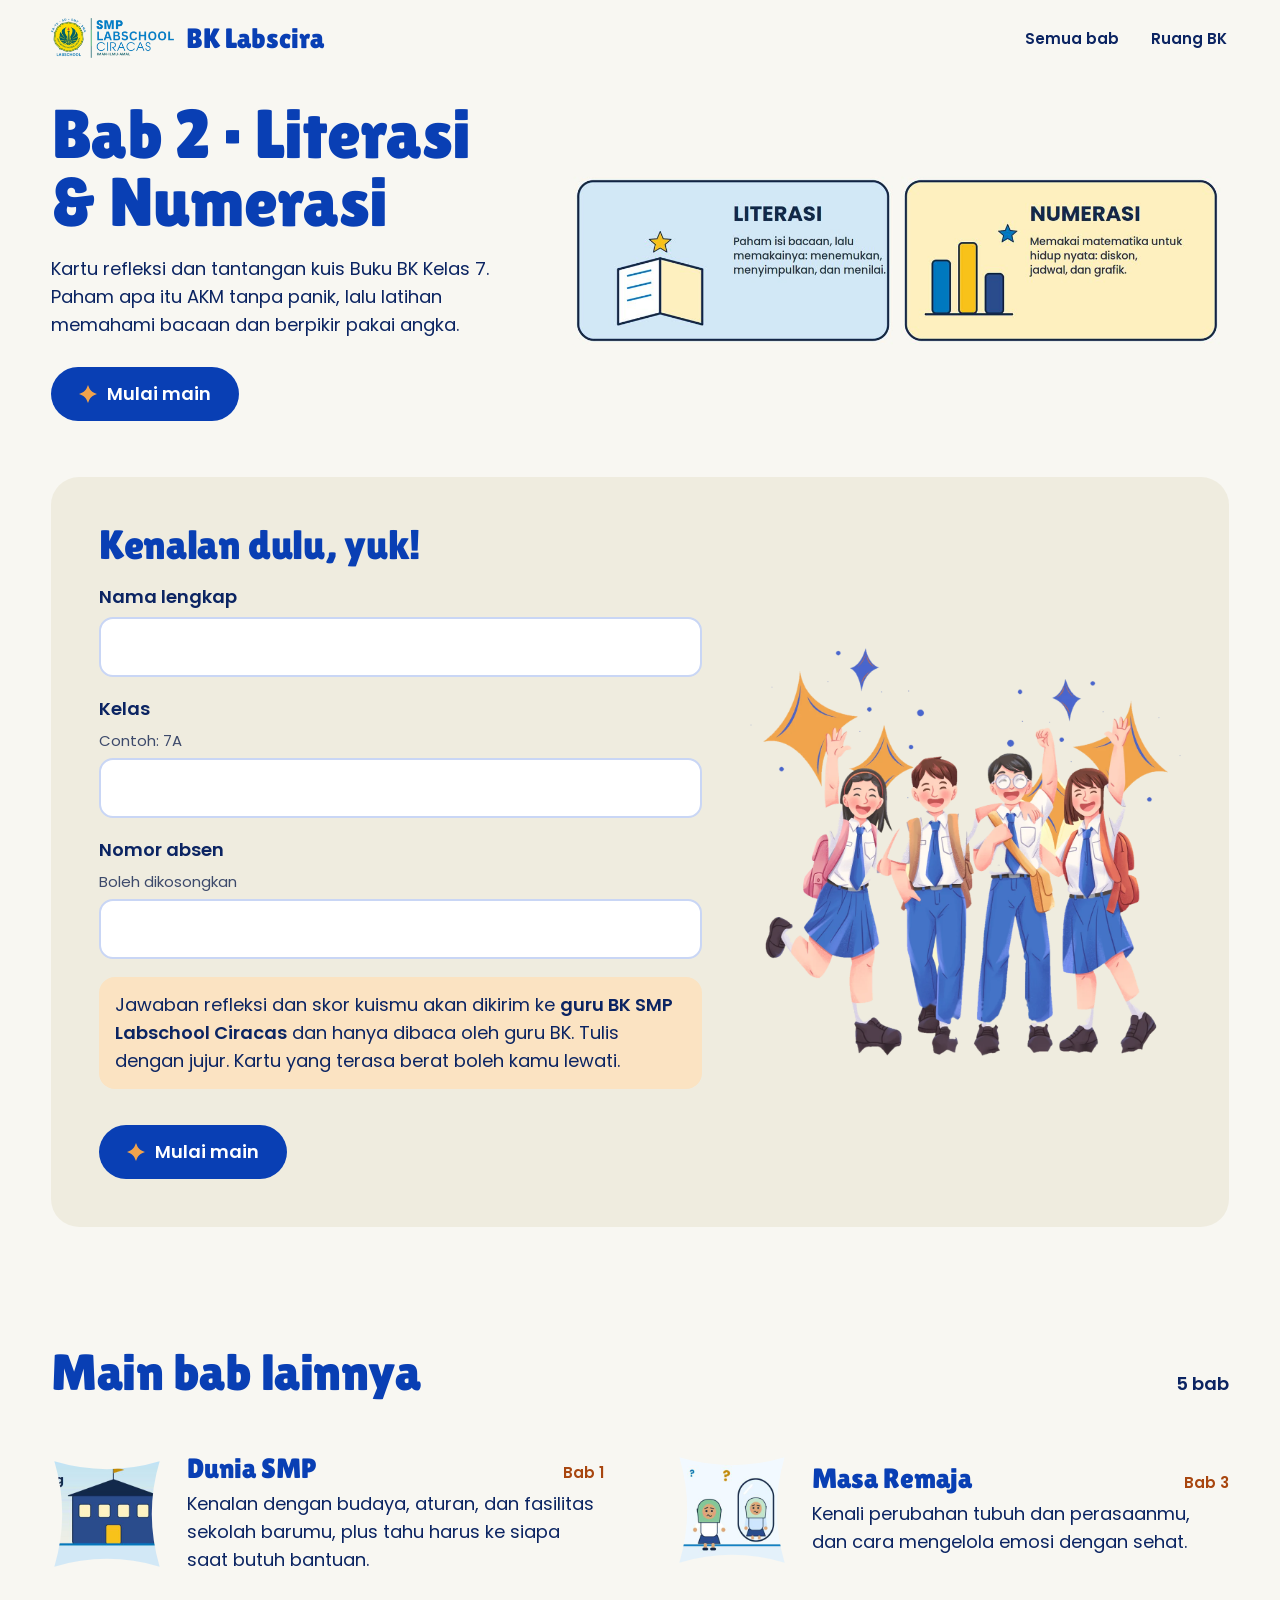
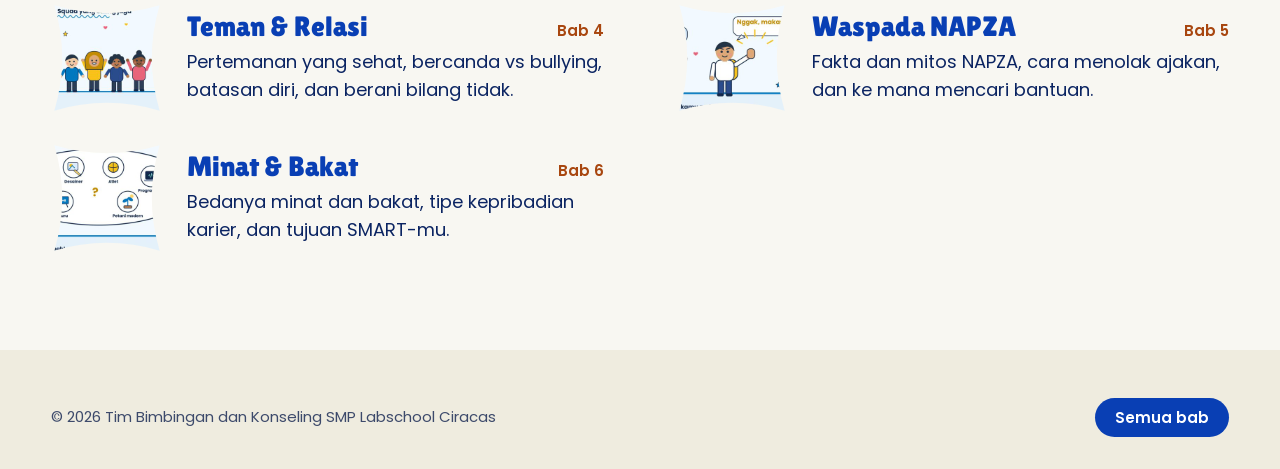
==== commit b3cf799d: "Ganti ilustrasi siswa dengan versi utuh dari cover Kaki dan sepatu keempat siswa kini tidak terpoton" ====
--- a/akm.html
+++ b/akm.html
@@ -35,7 +35,7 @@
     <p class="privacy">Jawaban refleksi dan skor kuismu akan dikirim ke <b>guru BK SMP Labschool Ciracas</b> dan hanya dibaca oleh guru BK. Tulis dengan jujur. Kartu yang terasa berat boleh kamu lewati.</p>
     <p id="fErr" role="alert"></p>
     <div><button class="btn" type="submit"><span class="bintang" aria-hidden="true"></span>Mulai main</button></div>
-  </form><img src="img/siswa.webp" alt="Empat siswa SMP Labschool Ciracas berseragam putih biru" width="1100" height="872" loading="lazy"></div>
+  </form><img src="img/siswa.webp" alt="Empat siswa SMP Labschool Ciracas berseragam putih biru" width="1200" height="1137" loading="lazy"></div>
 </section>
 
 <section id="menu" hidden aria-labelledby="judul-menu">
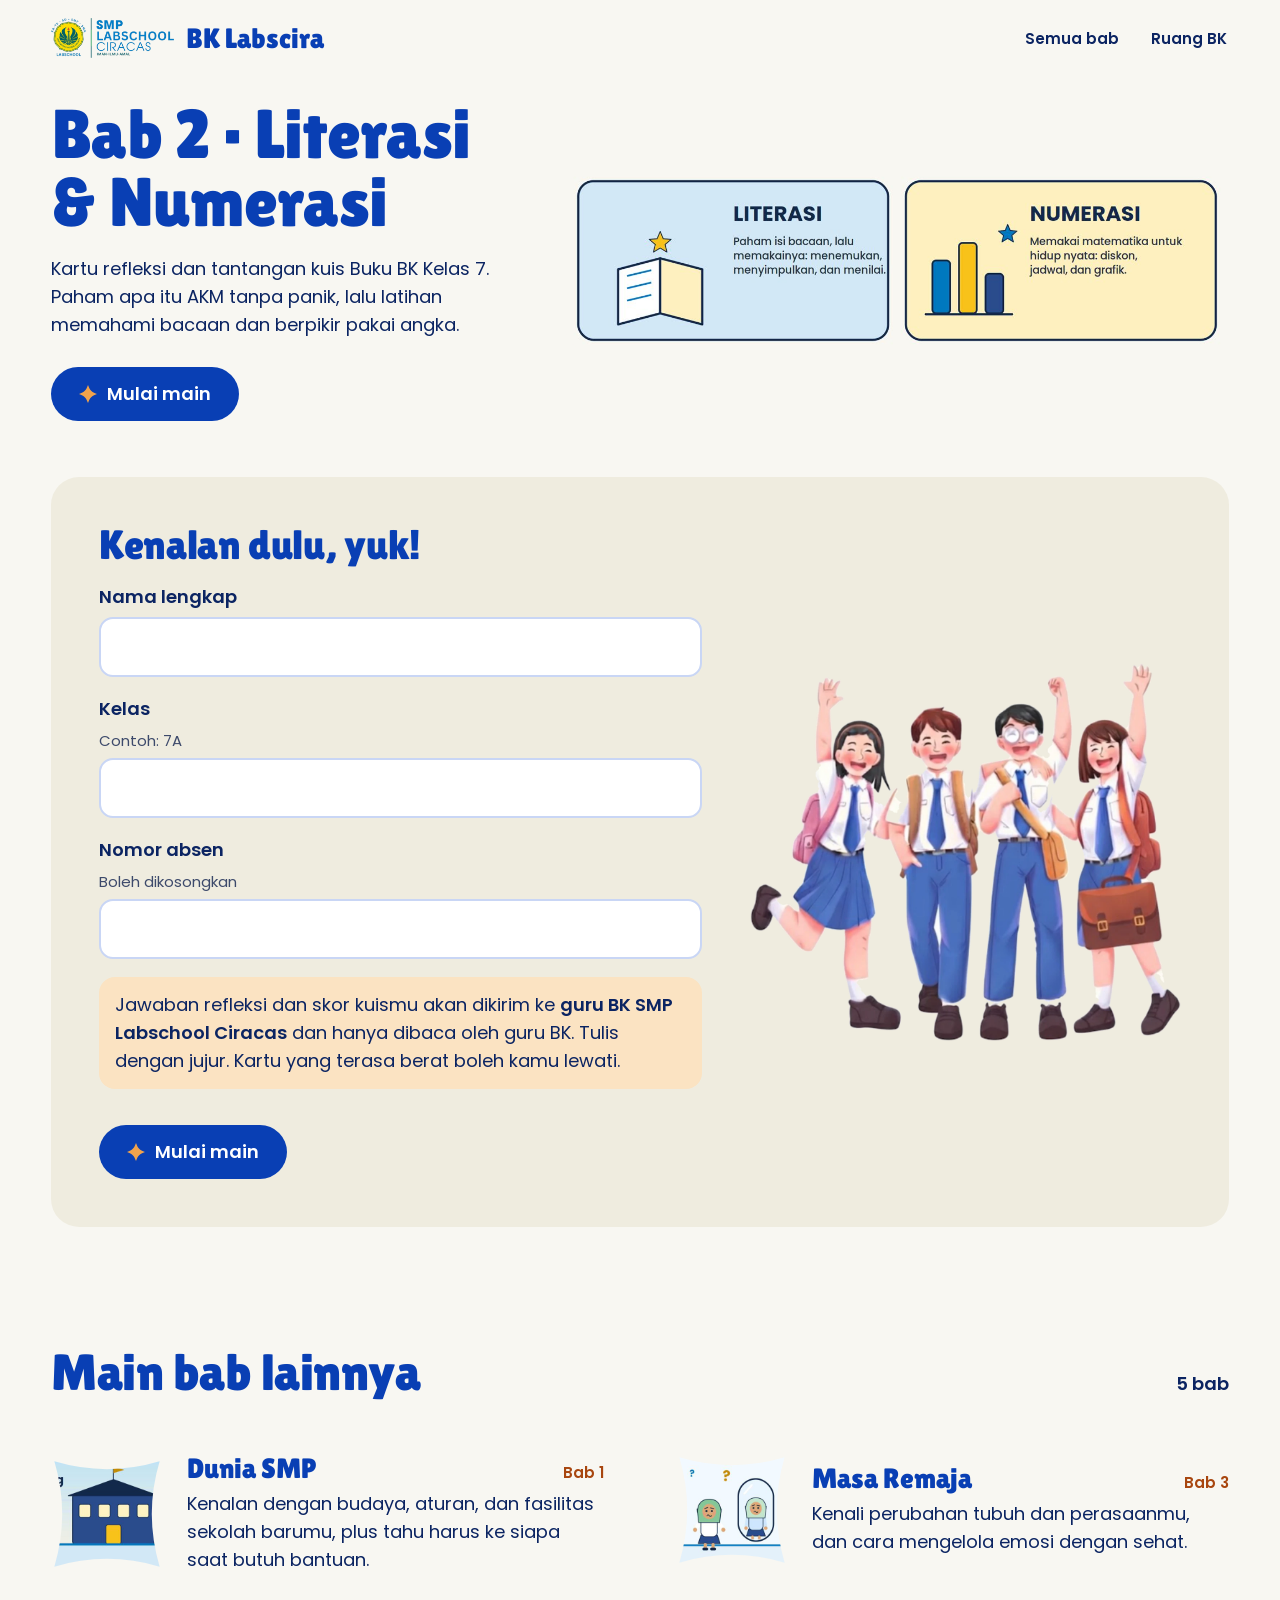
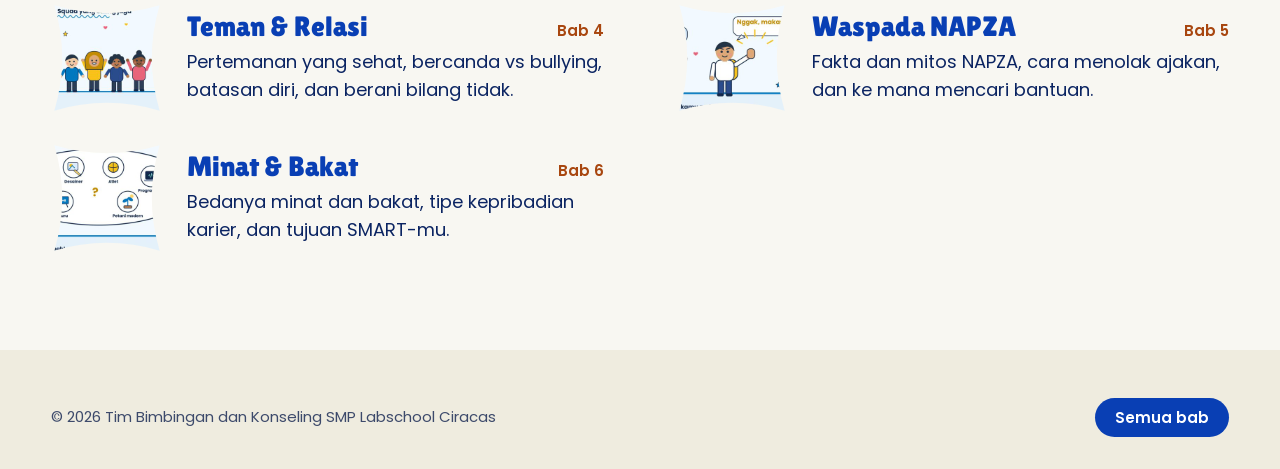
==== commit 94197b6c: "Pakai ilustrasi anak-anak versi utuh dari Farel Co-Authored-By: Claude Opus 5.5 <noreply@anthropic.c" ====
--- a/akm.html
+++ b/akm.html
@@ -35,7 +35,7 @@
     <p class="privacy">Jawaban refleksi dan skor kuismu akan dikirim ke <b>guru BK SMP Labschool Ciracas</b> dan hanya dibaca oleh guru BK. Tulis dengan jujur. Kartu yang terasa berat boleh kamu lewati.</p>
     <p id="fErr" role="alert"></p>
     <div><button class="btn" type="submit"><span class="bintang" aria-hidden="true"></span>Mulai main</button></div>
-  </form><img src="img/siswa.webp" alt="Empat siswa SMP Labschool Ciracas berseragam putih biru" width="1200" height="1137" loading="lazy"></div>
+  </form><img src="img/siswa.webp" alt="Empat siswa SMP Labschool Ciracas berseragam putih biru" width="1200" height="1052" loading="lazy"></div>
 </section>
 
 <section id="menu" hidden aria-labelledby="judul-menu">
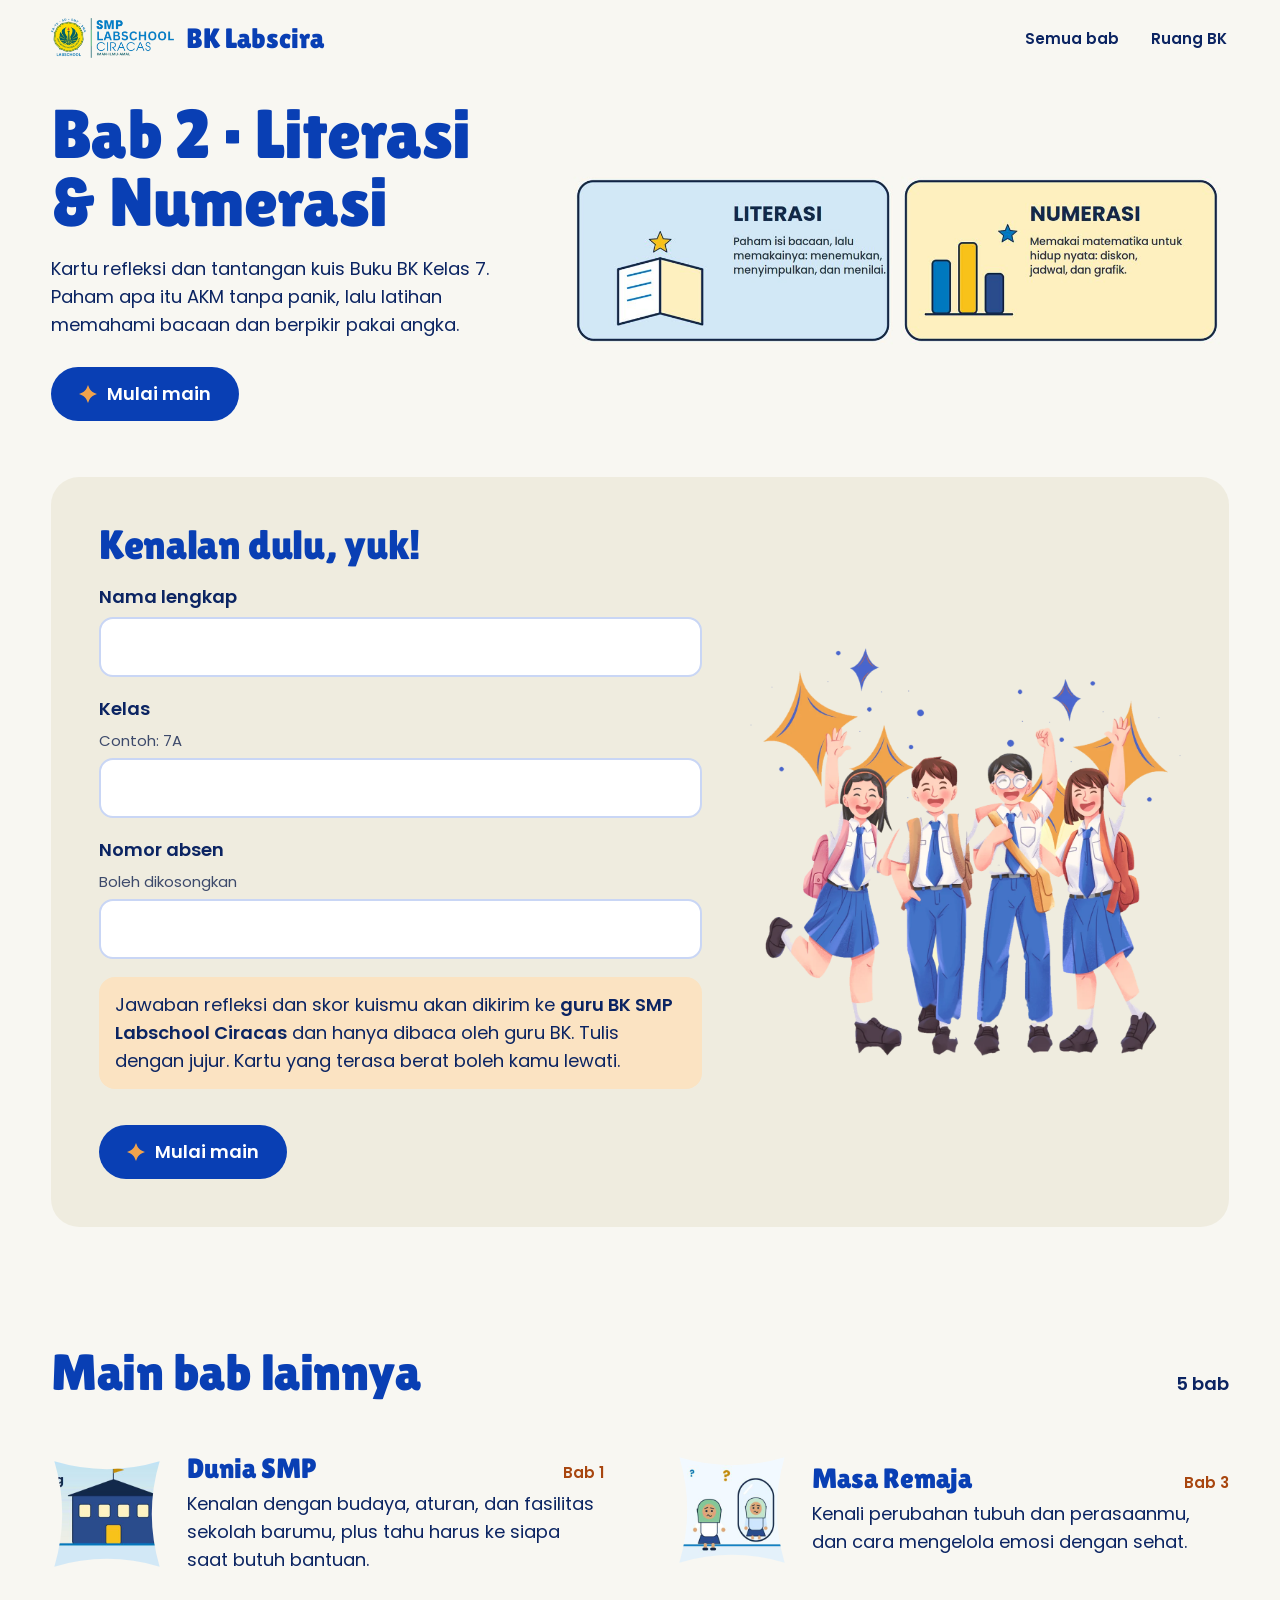
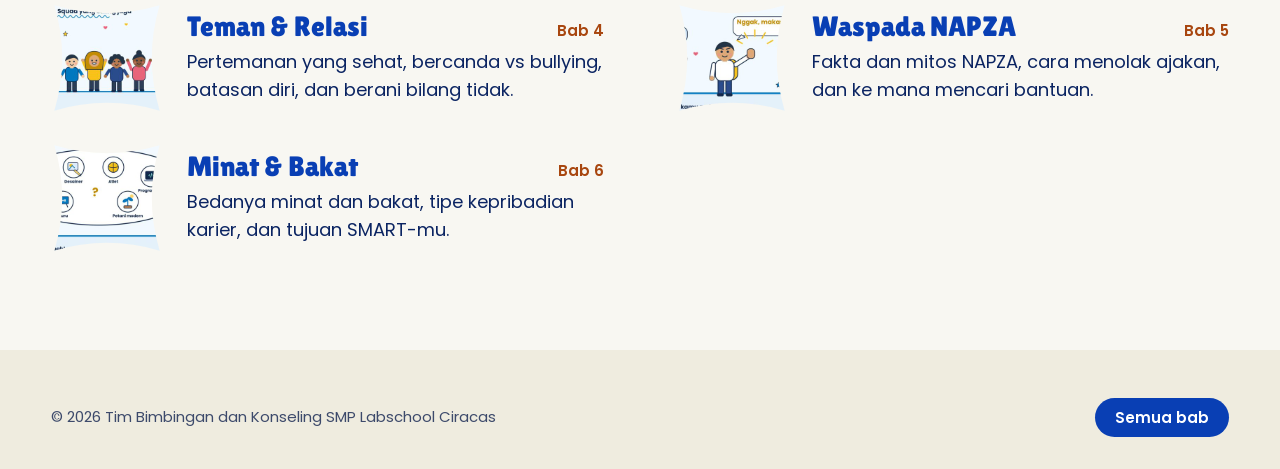
==== commit b61e4b94: "Kembalikan ilustrasi siswa dari cover buku Co-Authored-By: Claude Opus 5.5 <noreply@anthropic.com> C" ====
--- a/akm.html
+++ b/akm.html
@@ -35,7 +35,7 @@
     <p class="privacy">Jawaban refleksi dan skor kuismu akan dikirim ke <b>guru BK SMP Labschool Ciracas</b> dan hanya dibaca oleh guru BK. Tulis dengan jujur. Kartu yang terasa berat boleh kamu lewati.</p>
     <p id="fErr" role="alert"></p>
     <div><button class="btn" type="submit"><span class="bintang" aria-hidden="true"></span>Mulai main</button></div>
-  </form><img src="img/siswa.webp" alt="Empat siswa SMP Labschool Ciracas berseragam putih biru" width="1200" height="1052" loading="lazy"></div>
+  </form><img src="img/siswa.webp" alt="Empat siswa SMP Labschool Ciracas berseragam putih biru" width="1200" height="1137" loading="lazy"></div>
 </section>
 
 <section id="menu" hidden aria-labelledby="judul-menu">
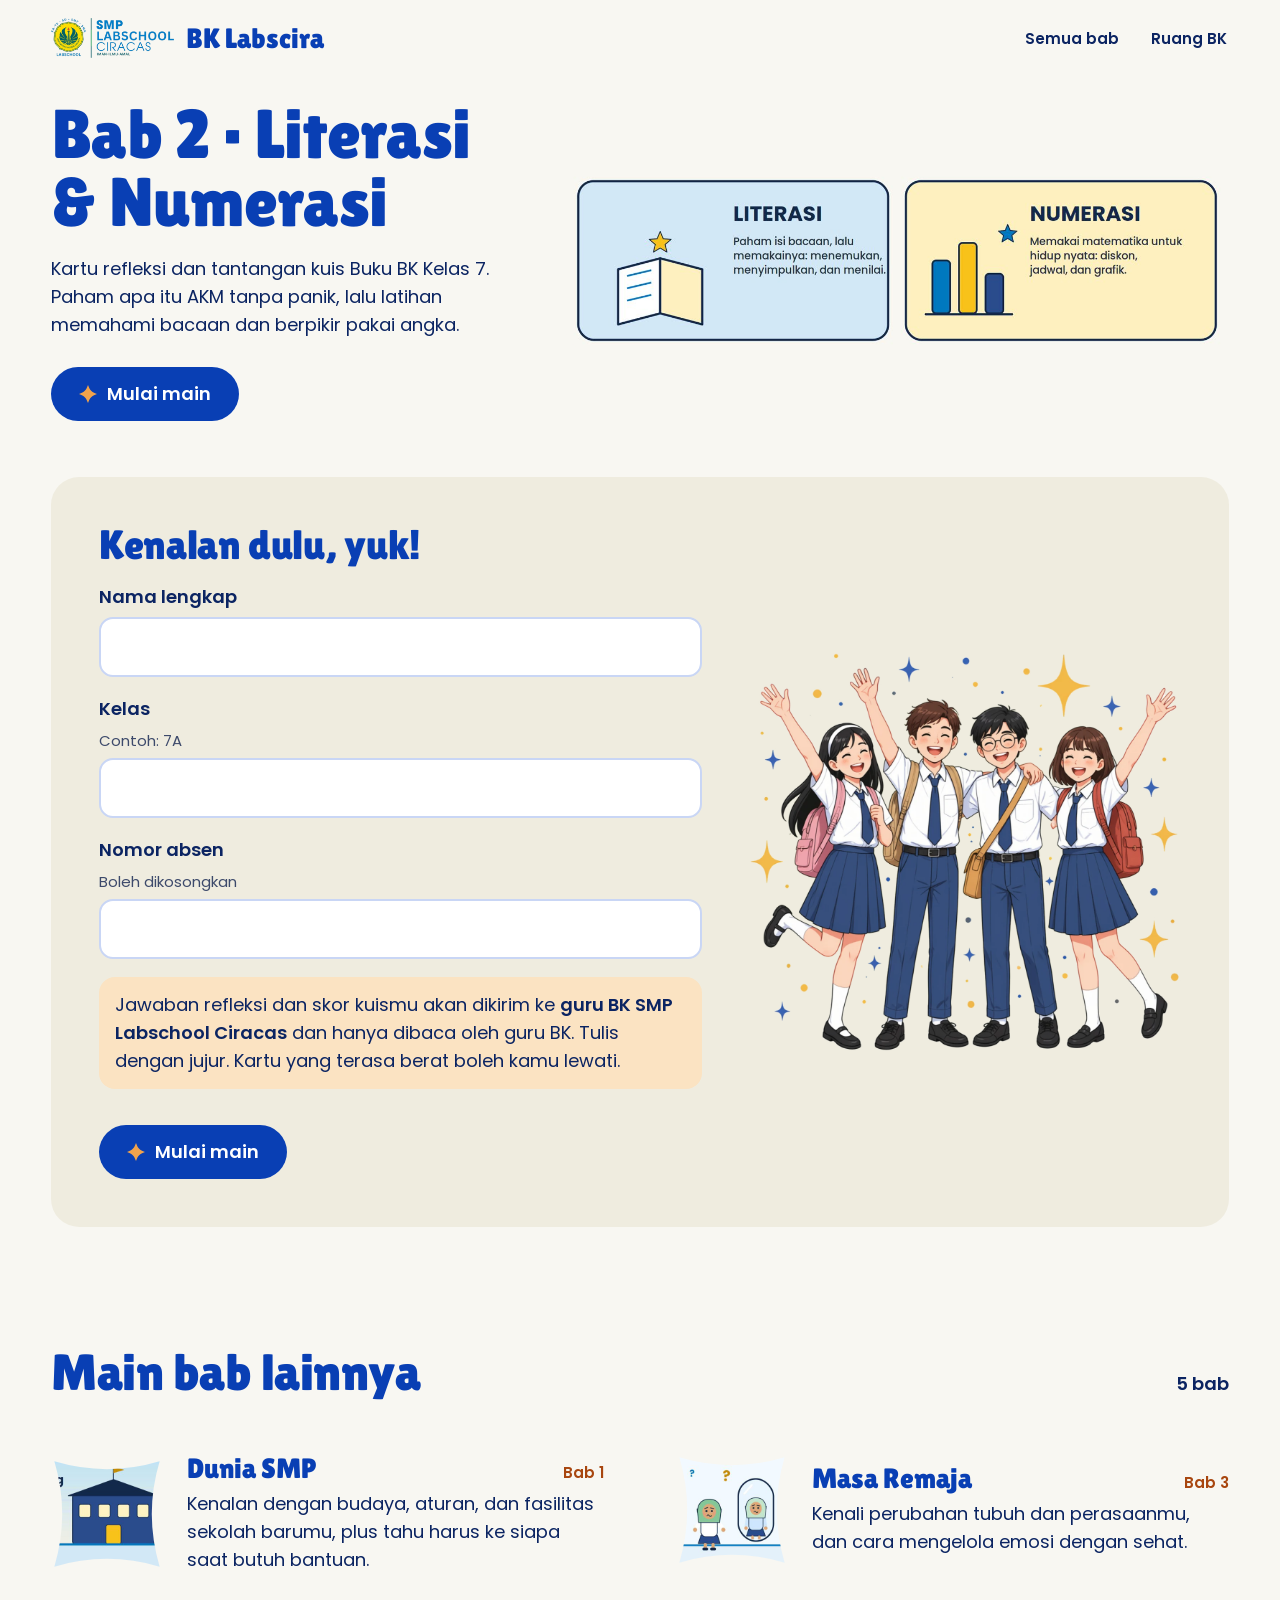
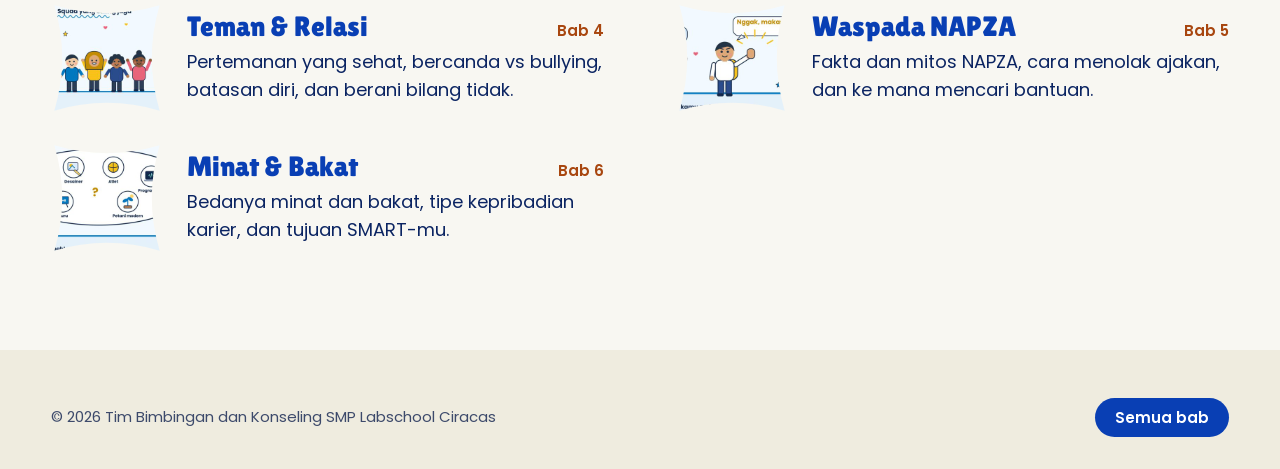
==== commit 2894f633: "Ganti ilustrasi siswa dengan gambar baru dari Farel Co-Authored-By: Claude Opus 5.5 <noreply@anthrop" ====
--- a/akm.html
+++ b/akm.html
@@ -35,7 +35,7 @@
     <p class="privacy">Jawaban refleksi dan skor kuismu akan dikirim ke <b>guru BK SMP Labschool Ciracas</b> dan hanya dibaca oleh guru BK. Tulis dengan jujur. Kartu yang terasa berat boleh kamu lewati.</p>
     <p id="fErr" role="alert"></p>
     <div><button class="btn" type="submit"><span class="bintang" aria-hidden="true"></span>Mulai main</button></div>
-  </form><img src="img/siswa.webp" alt="Empat siswa SMP Labschool Ciracas berseragam putih biru" width="1200" height="1137" loading="lazy"></div>
+  </form><img src="img/siswa.webp" alt="Empat siswa SMP Labschool Ciracas berseragam putih biru" width="1200" height="1109" loading="lazy"></div>
 </section>
 
 <section id="menu" hidden aria-labelledby="judul-menu">
